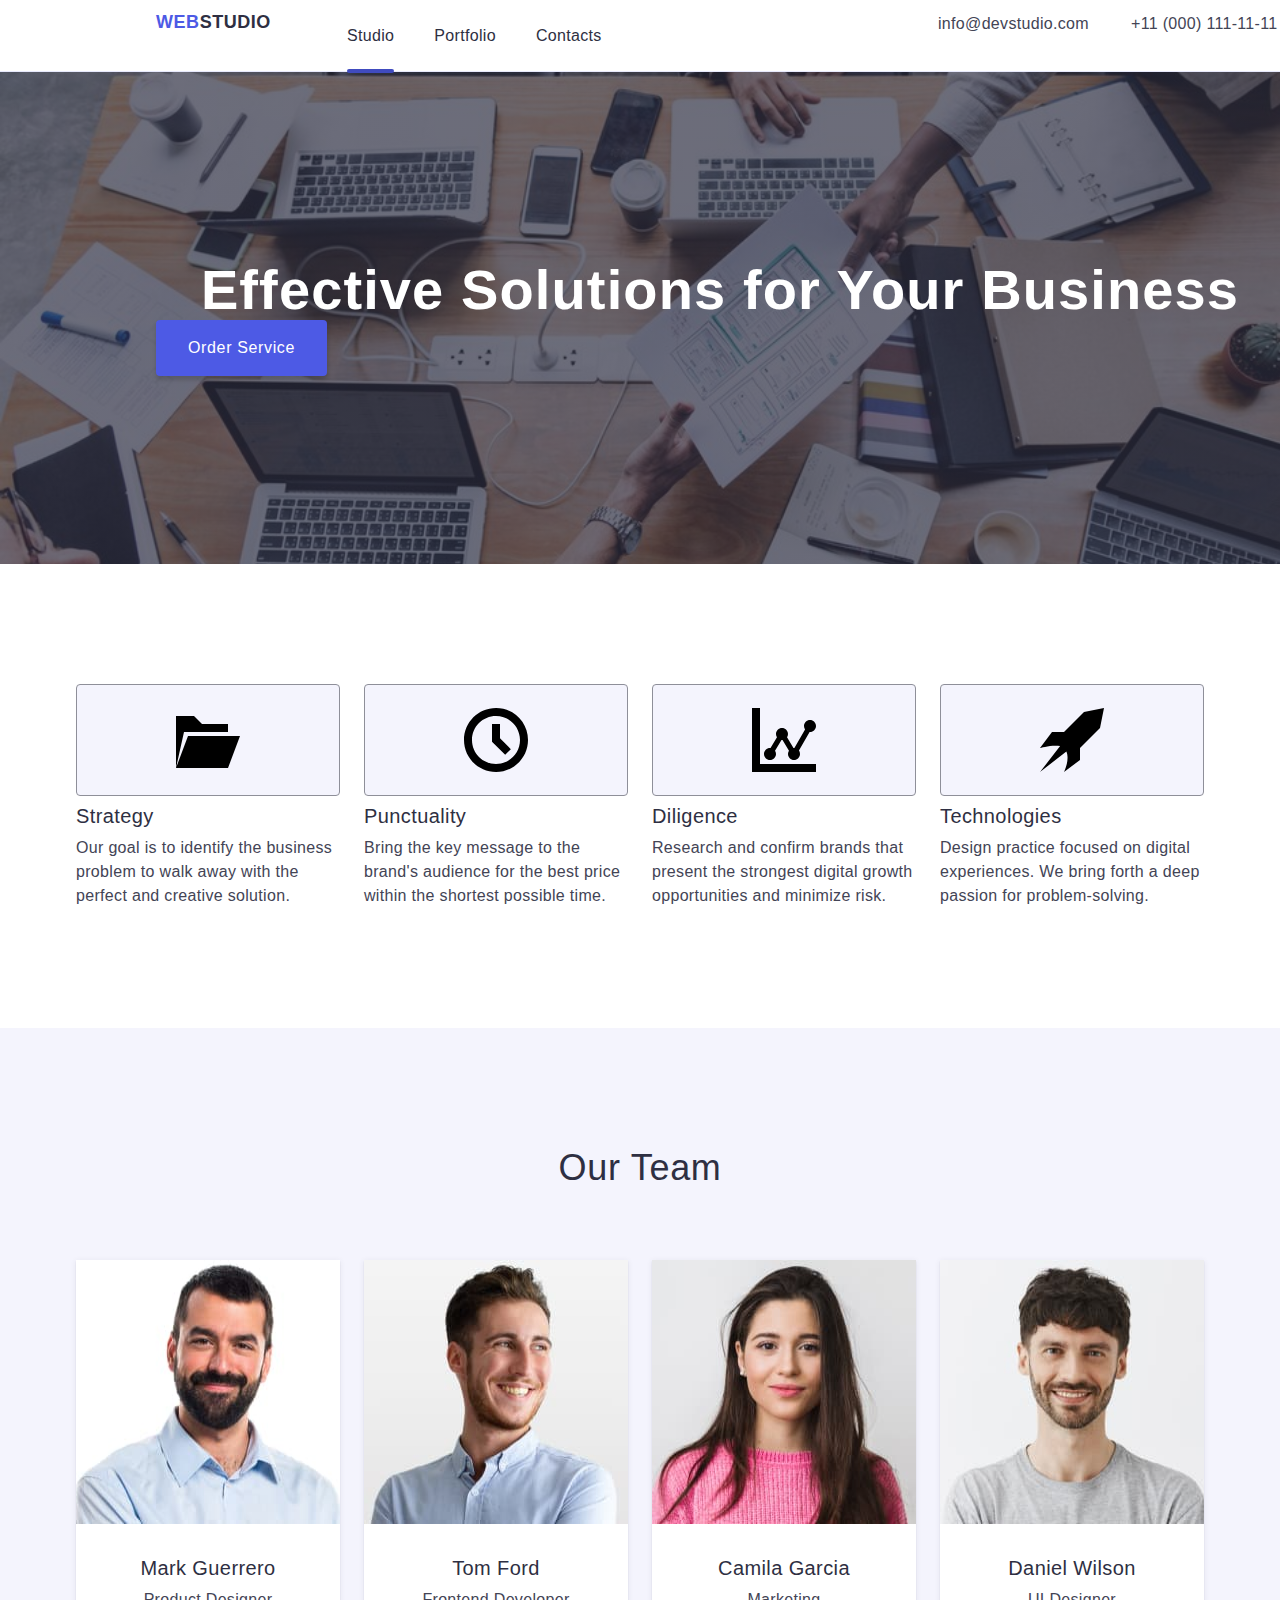
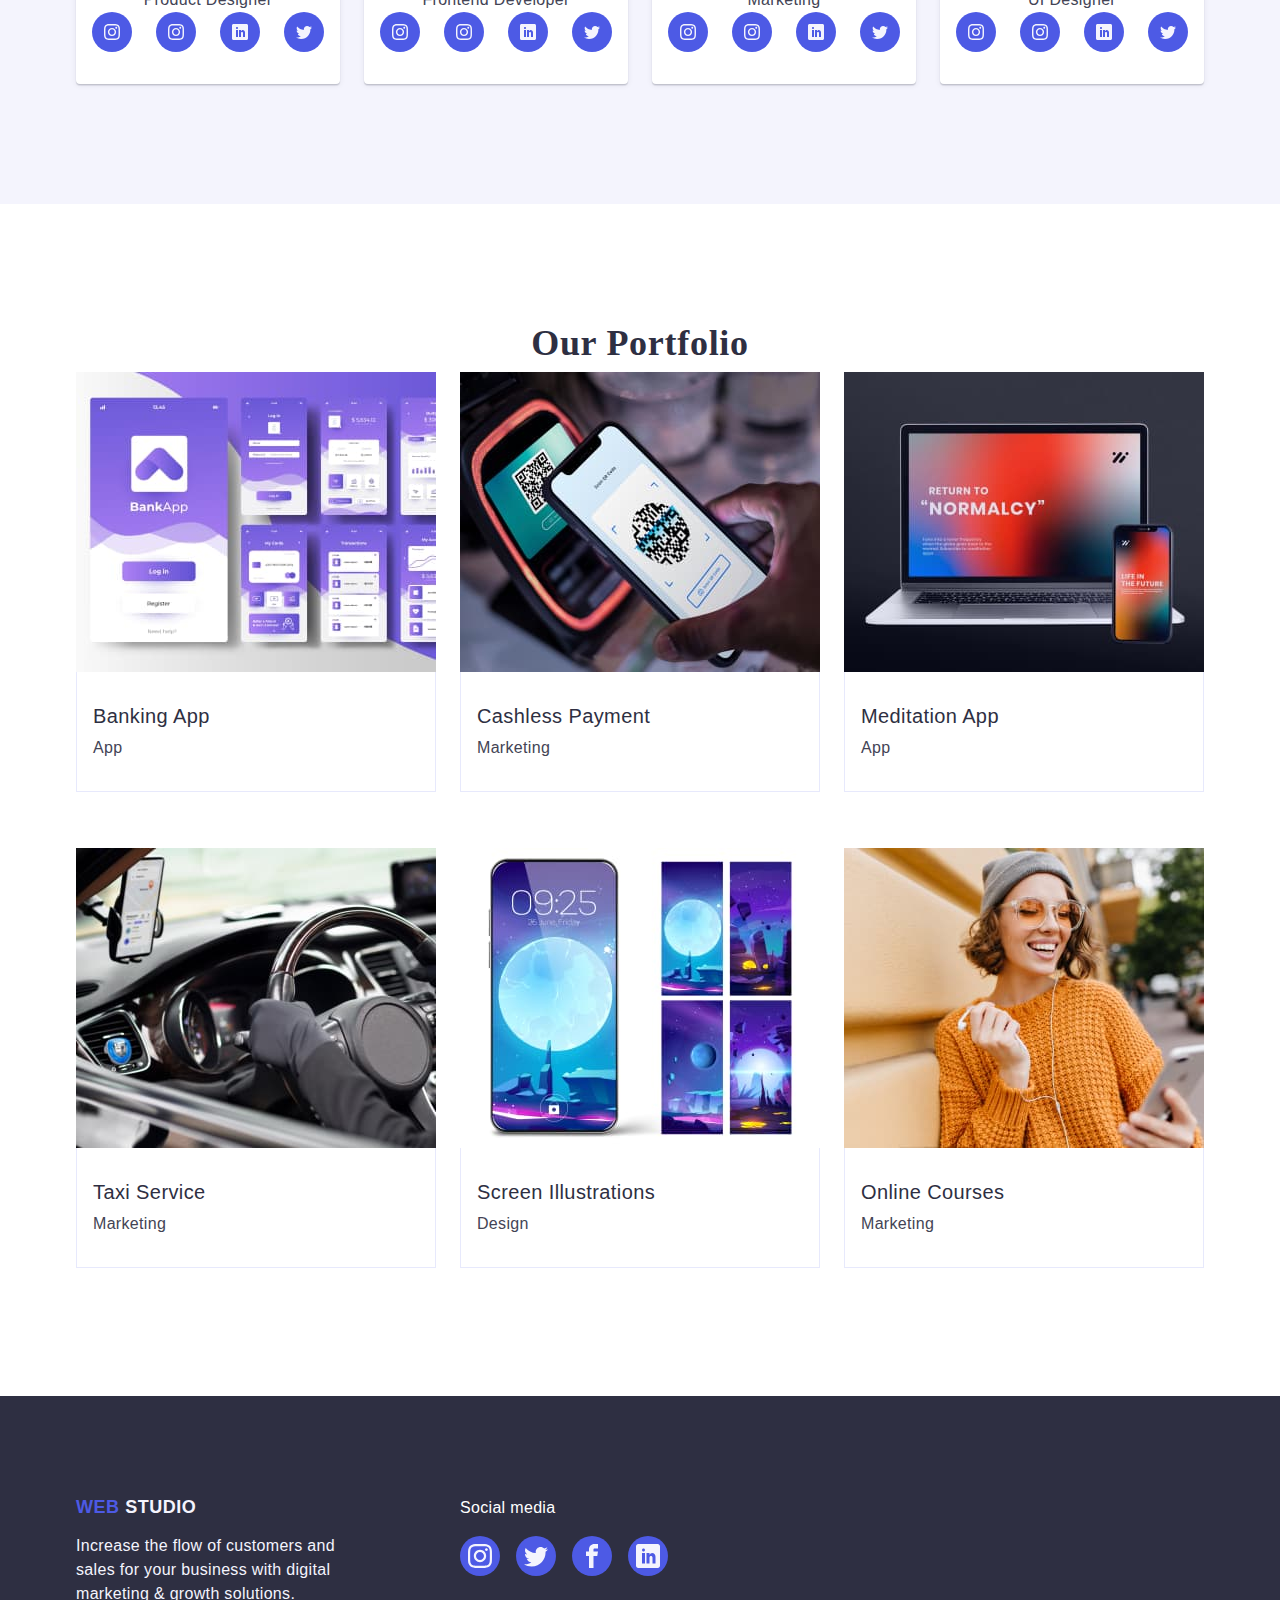
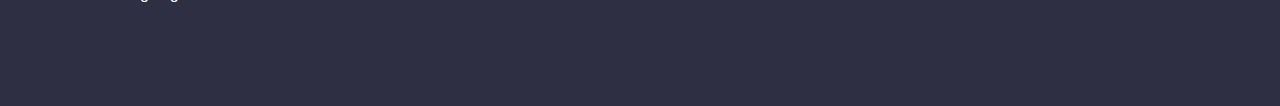
==== index.html @ 64476444 "Add files via upload" ====
<!DOCTYPE html>
<html lang="en">
<head>
    <meta charset="UTF-8">
    <meta name="viewport" content="width=device-width, initial-scale=1.0">
    <title>Homework 4</title>
    <link rel="stylesheet" 
    href="https://cdnjs.cloudflare.com/ajax/libs/modern-normalize/2.0.0/modern-normalize.min.css">
<link rel="stylesheet" href="./css/position.css">
</head>
<body class="body">
        <!-- ======= HEADER -->
        <header class="page-header">
            <div class="header-styles container">
                <nav class="page-navigation">
                    <a class="page-logo" href="./index.html">Web<span class="text-italic ">Studio</span></a>
                    <ul class="menu">
                     <li class="menu-item">
                         <a class="menu-link current" href="./index.html">Studio</a>
                     </li>
                     <li class="menu-item">
                        <a class="menu-link" href="">Portfolio</a> 
                     </li>
                     <li class="menu-item">
                         <a class="menu-link" href="">Contacts</a>
                     </li>
                    </ul>      
                </nav>
                <address class="address-styles">
                    <ul class="address-list">
                        <li>
                            <a class="address-styles-items" href="mailto:info@devstudio.com">info@devstudio.com</a>
                        </li>
                        <li>
                            <a class="address-styles-items" href="tel:+110001111111">+11 (000) 111-11-11</a>
                        </li>
                    </ul>
                </address>
            </div>
        </header>
        <main>
            <!-- ====== HERO ====== -->
            <section class="hero-description background-image">
                <div class="container">
                    <h1 class="main-text">
                        Effective Solutions for Your Business
                      </h1>
                    <button class="button-styles">Order Service
                    </button>
                </div>
            </section>
            <!-- ===== BENEFITS ===== -->
        <section class="benefits-section">
            <div class="container">
                <h2 class="visually-hidden">Our Benefits</h2>
                <ul class="benefits-list">
                    <li class="benefits-item">
                        <div class="benefits-item-icon-wrapper">
                            <svg class="benefits-item-icon" width="64" height="64" aria-label="stats-dots">
                              <use href="./images/icons.svg#icon-folder-open"></use>
                            </svg>
                          </div>
                <h3 class="benefits-styles">Strategy</h3>
                <p class="benefits-paragraph">Our goal is to identify the business
                    problem to walk away with the perfect and creative solution. </p> 
                    </li>
                    <li class="benefits-item">
                        <div class="benefits-item-icon-wrapper">
                            <svg class="benefits-item-icon" width="64" height="64" aria-label="stats-dots">
                              <use href="./images/icons.svg#icon-clock"></use>
                            </svg>
                          </div>
                       <h3 class="benefits-styles">Punctuality</h3> 
                       <p class="benefits-paragraph">Bring the key message to the brand's audience for the best price within the shortest possible time.</p>
                    </li>
                    <li class="benefits-item">
                        <div class="benefits-item-icon-wrapper">
                            <svg class="benefits-item-icon" width="64" height="64" aria-label="stats-dots">
                              <use href="./images/icons.svg#icon-stats-dots"></use>
                            </svg>
                          </div>
                <h3 class="benefits-styles">Diligence</h3>
                <p class="benefits-paragraph">Research and confirm brands that present the strongest digital growth opportunities and minimize risk.</p>
                    </li>
                    <li class="benefits-item">
                        <div class="benefits-item-icon-wrapper">
                            <svg class="benefits-item-icon" width="64" height="64" aria-label="stats-dots">
                              <use href="./images/icons.svg#icon-rocket"></use>
                            </svg>
                          </div>
                        <h3 class="benefits-styles">Technologies</h3>
                        <p class="benefits-paragraph">Design practice focused on digital experiences. We bring forth a deep passion for problem-solving.</p>
                    </li>
                </ul>
            </div>
        </section>
        <!-- ===== REVIEW ===== -->
        <section class="review-sections-styles">
            <div class="container">
                <h2 class="review-styles">Our Team</h2>
                <ul class="review-list">
        <li class="review-items">
           <img src="./images/Mark-Gerero.jpg" alt="Mark-Gerero avatar"
           width="264"
            height="264"
           >
           <div class="employer-name"> 
            <h3 class="name-styles">Mark Guerrero</h3>
            <p class="review-paragraph-styles">Product Designer</p>
            <ul class="social-media-icons">
                <li class="social-media-icons-items">
<a class="social-media-icons-link" href="./images/icons.svg#icon-facebook">
    <svg class="social-media-icons-svg" width="16" height="16">
        <use href="./images/icons.svg#icon-instagram"></use>
    </svg>    
</a>            
</li>
<li class="social-media-icons-items">
    <a class="social-media-icons-link" href="./images/icons.svg#icon-instagram">
        <svg class="social-media-icons-svg" width="16" height="16">
            <use href="./images/icons.svg#icon-instagram"></use>
        </svg>    
    </a>            
    </li>
    <li class="social-media-icons-items">
        <a class="social-media-icons-link" href="./images/icons.svg#icon-likedin">
            <svg class="social-media-icons-svg" width="16" height="16">
                <use href="./images/icons.svg#icon-linkedin"></use>
            </svg>    
        </a>            
        </li>
        <li class="social-media-icons-items">
            <a class="social-media-icons-link" href="./images/icons.svg#icon-twitter">
                <svg class="social-media-icons-svg" width="16" height="16">
                    <use href="./images/icons.svg#icon-twitter"></use>
                </svg>    
            </a>            
            </li>
            </ul>
        </div>
        <li class="review-items"><img src="./images/Tom-Ford.jpg" 
            alt="Tom Ford avatar"
            width="264"
            height="264"
            >
            <div class="employer-name">
                <h3 class="name-styles">Tom Ford</h3>
            <p class="review-paragraph-styles">Frontend Developer</p>
            <ul class="social-media-icons">
                <li class="social-media-icons-items">
<a class="social-media-icons-link" href="./images/icons.svg#icon-facebook">
    <svg class="social-media-icons-svg" width="16" height="16">
        <use href="./images/icons.svg#icon-instagram"></use>
    </svg>    
</a>            
</li>
<li class="social-media-icons-items">
    <a class="social-media-icons-link" href="./images/icons.svg#icon-instagram">
        <svg class="social-media-icons-svg" width="16" height="16">
            <use href="./images/icons.svg#icon-instagram"></use>
        </svg>    
    </a>            
    </li>
    <li class="social-media-icons-items">
        <a class="social-media-icons-link" href="./images/icons.svg#icon-likedin">
            <svg class="social-media-icons-svg" width="16" height="16">
                <use href="./images/icons.svg#icon-linkedin"></use>
            </svg>    
        </a>            
        </li>
        <li class="social-media-icons-items">
            <a class="social-media-icons-link" href="./images/icons.svg#icon-twitter">
                <svg class="social-media-icons-svg" width="16" height="16">
                    <use href="./images/icons.svg#icon-twitter"></use>
                </svg>    
            </a>            
            </li>
            </ul>
            </div>
    </li>
        <li class="review-items"><img src="./images/Camila-Garcia.jpg" 
            alt="Camila Garcia avatar"
            width="264"
            height="264"
            >
            <div class="employer-name"> 
                <h3 class="name-styles">Camila Garcia</h3>
            <p class="review-paragraph-styles">Marketing</p>
            <ul class="social-media-icons">
                <li class="social-media-icons-items">
<a class="social-media-icons-link" href="./images/icons.svg#icon-facebook">
    <svg class="social-media-icons-svg" width="16" height="16">
        <use href="./images/icons.svg#icon-instagram"></use>
    </svg>    
</a>            
</li>
<li class="social-media-icons-items">
    <a class="social-media-icons-link" href="./images/icons.svg#icon-instagram">
        <svg class="social-media-icons-svg" width="16" height="16">
            <use href="./images/icons.svg#icon-instagram"></use>
        </svg>    
    </a>            
    </li>
    <li class="social-media-icons-items">
        <a class="social-media-icons-link" href="./images/icons.svg#icon-likedin">
            <svg class="social-media-icons-svg" width="16" height="16">
                <use href="./images/icons.svg#icon-linkedin"></use>
            </svg>    
        </a>            
        </li>
        <li class="social-media-icons-items">
            <a class="social-media-icons-link" href="./images/icons.svg#icon-twitter">
                <svg class="social-media-icons-svg" width="16" height="16">
                    <use href="./images/icons.svg#icon-twitter"></use>
                </svg>    
            </a>            
            </li>
            </ul>
            </div>
        </li>
        <li class="review-items"><img src="./images/Daniel-Wilson.jpg" 
            alt="Daniel Wilson avatar"
            width="264"
            height="264"
            >
            <div class="employer-name">
                <h3 class="name-styles">Daniel Wilson</h3>
                <p class="review-paragraph-styles">UI Designer</p>
                <ul class="social-media-icons">
                    <li class="social-media-icons-items">
    <a class="social-media-icons-link" href="./images/icons.svg#icon-facebook">
        <svg class="social-media-icons-svg" width="16" height="16">
            <use href="./images/icons.svg#icon-instagram"></use>
        </svg>    
    </a>            
    </li>
    <li class="social-media-icons-items">
        <a class="social-media-icons-link" href="./images/icons.svg#icon-instagram">
            <svg class="social-media-icons-svg" width="16" height="16">
                <use href="./images/icons.svg#icon-instagram"></use>
            </svg>    
        </a>            
        </li>
        <li class="social-media-icons-items">
            <a class="social-media-icons-link" href="./images/icons.svg#icon-likedin">
                <svg class="social-media-icons-svg" width="16" height="16">
                    <use href="./images/icons.svg#icon-linkedin"></use>
                </svg>    
            </a>            
            </li>
            <li class="social-media-icons-items">
                <a class="social-media-icons-link" href="./images/icons.svg#icon-twitter">
                    <svg class="social-media-icons-svg" width="16" height="16">
                        <use href="./images/icons.svg#icon-twitter"></use>
                    </svg>    
                </a>            
                </li>
                </ul>
                </div>
                </li>
            </ul>
            </div>
</section>
        <!-- ===== Our Portfolio ===== -->
        <section class="portfolio">
            <div class="container">
                <h2 class="portfolio-styles">Our Portfolio</h2>
                <ul class="portfolio-list">
                    <li class="portfolio-items">
                        <div class="portfolio-photo-container">
                            <img class="images-styles" src="./images/Banking-App.jpg" 
                        alt="Banking-App"
                        width="360"
                        height="300"
                        >
                        <p class="portfolio-photo-paragraph">14 Stylish and User-Friendly App Design Concepts · Task Manager App · Calorie Tracker App · Exotic Fruit Ecommerce App · Cloud Storage App</p>
                        </div>
                        <div class="case-name">
                            <h3 class="portfolio-titles">Banking App</h3>
                    <p class="portfolio-paragraph-styles">App</p>
                        </div>
                    </li>
                    <li class="portfolio-items">
                        <div class="portfolio-photo-container">
                        <img class="images-styles" src="./images/Cashless-Payment.jpg" 
                        alt="Cashless-Payment"
                        width="360"
                        height="300"
                        >
                        <p class="portfolio-photo-paragraph">14 Stylish and User-Friendly App Design Concepts · Task Manager App · Calorie Tracker App · Exotic Fruit Ecommerce App · Cloud Storage App</p>
                    </div>
                        <div class="case-name">
                            <h3 class="portfolio-titles">Cashless Payment</h3>
                    <p class="portfolio-paragraph-styles">Marketing</p> 
                        </div>
                    </li>
                    <li class="portfolio-items">
                        <div class="portfolio-photo-container">
                        <img class="images-styles" src="./images/Meditation-App.jpg" 
                        alt="Meditation-App"
                        width="360"
                        height="300"
                        >
                        <p class="portfolio-photo-paragraph">14 Stylish and User-Friendly App Design Concepts · Task Manager App · Calorie Tracker App · Exotic Fruit Ecommerce App · Cloud Storage App</p>
                    </div>
                        <div class="case-name">
                            <h3 class="portfolio-titles">Meditation App</h3>
                            <p class="portfolio-paragraph-styles">App</p>
                        </div> 
                    </li>
                    <li class="portfolio-items">
                        <div class="portfolio-photo-container">
                        <img class="images-styles" src="./images/Taxi-Service.jpg" 
                        alt="Taxi-Service"
                        width="360"
                        height="300">
                        <p class="portfolio-photo-paragraph">14 Stylish and User-Friendly App Design Concepts · Task Manager App · Calorie Tracker App · Exotic Fruit Ecommerce App · Cloud Storage App</p>
                    </div>
                        <div class="case-name">
                            <h3 class="portfolio-titles">Taxi Service</h3>
                        <p class="portfolio-paragraph-styles">Marketing</p>
                        </div>
                </li>
                    <li class="portfolio-items">
                        <div class="portfolio-photo-container">
                        <img class="images-styles" src="./images/Screen-Illustrations.jpg" 
                        alt="Screen-Illustrations"
                        width="360"
                        height="300"
                        >
                        <p class="portfolio-photo-paragraph">14 Stylish and User-Friendly App Design Concepts · Task Manager App · Calorie Tracker App · Exotic Fruit Ecommerce App · Cloud Storage App</p>
                    </div>
                        <div class="case-name">
                            <h3 class="portfolio-titles">Screen Illustrations</h3>
                            <p class="portfolio-paragraph-styles">Design</p>
                        </div> 
                    </li>
                    <li class="portfolio-items">
                        <div class="portfolio-photo-container">
                        <img class="images-styles" src="./images/Online-Courses.jpg" 
                        alt="Online-Courses"
                        width="360"
                        height="300"
                        >
                        <p class="portfolio-photo-paragraph">14 Stylish and User-Friendly App Design Concepts · Task Manager App · Calorie Tracker App · Exotic Fruit Ecommerce App · Cloud Storage App</p>
                    </div>
                        <div class="case-name">
                            <h3 class="portfolio-titles">Online Courses</h3>
                    <p class="portfolio-paragraph-styles">Marketing</p>
                        </div>
                    </li>
                </ul>
            </div>
        </section>
        </main>
        <!-- ===== Footer ===== -->
        <footer class="footer-styles">
            <div class="container footer-container-new">
                <div class="footer-container-social-media"> 
                <a class="footer-logo" href="./index.html">Web <span class="footer-logo-span">Studio</span></a>
            <p class="footer-paragraph">
                Increase the flow of customers and sales for your business with digital marketing & growth solutions.
            </p>
        </div>
<div class="footer-social-media">
<p class="footer-social-media-paragraph">Social media</p>
<ul class="footer-social-media-list"> 
<li class="footer-social-media-item">
    <a class="social-media-icons-link-footer" href="./images/icons.svg#icon-instagram">
        <svg class="social-media-icons-svg" width="24" height="24">
            <use href="./images/icons.svg#icon-instagram"></use>
        </svg>    
    </a> 
</li>
<li class="footer-social-media-item">
    <a class="social-media-icons-link-footer" href="./images/icons.svg#icon-twitter">
        <svg class="social-media-icons-svg" width="24" height="24">
            <use href="./images/icons.svg#icon-twitter"></use>
        </svg>    
    </a> 
</li>
<li class="footer-social-media-item">
    <a class="social-media-icons-link-footer" href="./images/icons.svg#icon-facebook">
        <svg class="social-media-icons-svg" width="24" height="24">
            <use href="./images/icons.svg#icon-facebook"></use>
        </svg>    
    </a> 
</li>
<li class="footer-social-media-item">
    <a class="social-media-icons-link-footer" href="./images/icons.svg#icon-linkedin">
        <svg class="social-media-icons-svg" width="24" height="24">
            <use href="./images/icons.svg#icon-linkedin"></use>
        </svg>    
    </a> 
</li>
</ul>
</div>
</div>
        </footer>
</body>
</html>
---- css/position.css ----
.products {
    padding-top: 50 px;
    padding-bottom: 50 px; 
    background-color: #f4f4fd;;
}

.name-styles {
    text-align: center;
    margin-bottom: 8px;
}

.review-paragraph-styles {
    text-align: center;
}


/* ===== COMMON STYLES ===== */
ul, 
ol {
    list-style-type: none;
    margin-top: 0;
    margin-bottom: 0;
    padding-left: 0;
}

h1,
h2,
h3,
h4,
h5,
h6,
p {
    margin-top: 0;
    margin-bottom: 0;
}

a {
    text-decoration: none;
}

button {
    cursor: pointer;
    color: #4D5AE5;
}

img {
    display: block;
}

.body {
    font-family: "Roboto", sans-serif;
    color:#434455;
    background-color: #ffffff;
}

/* ===== HEADER STYLES ===== */

.page-logo {
font-family: "Raleway", sans-serif;
font-weight: 700;
font-size: 18px;
line-height: 1.17;
letter-spacing: 0.03em;
text-transform: uppercase;
color:#4D5AE5;
transition: color 250ms cubic-bezier(0.4, 0, 0.2, 1);
}

.color-web {
    color: #2e2f42 
}

.text-italic {
    color: #2e2f42;
}

.address-list {
    display: flex;
    gap: 40px;
    font-style: normal;
    margin-left: auto;
}

.address-styles {
    font-family: "Roboto", sans-serif;
font-weight: 400;
font-size: 16px;
font-style: normal; 
line-height: 1.5;
letter-spacing: 0.02em;
color: #434455;
font-style: normal;
    margin-left: auto;
}

.address-styles-items {
    display: flex;
    gap: 40px;
    font-size: 16px;
    line-height: 1.5;
    letter-spacing: 0.02em;
    color: #434455;
    width: 153px;
height: 24px;
transition: color 250ms cubic-bezier(0.4, 0, 0.2, 1);
}

.address-styles-items:hover {
    color: #404bbf;
}

.address-styles-items:focus {
    color: #404bbf;
}

.page-navigation {
    display: flex;
    align-items: center;
}

.page-logo {
    margin-right: 76px;
    width: 115px;
height: 24px;
}

.page-header {
    border-bottom: 1px solid #e7e9fc; 
    width: 1440px;
height: 72px;
box-shadow: 0px 2px 1px rgba(46, 47, 66, 0.08), 0px 1px 1px rgba(46, 47, 66, 0.16), 0px 1px 6px rgba(46, 47, 66, 0.08);
background: #fff;
}

.current {
    position: relative;
    color: #404bbf;
}

.current::after {
    content: "";
    width: 100%; 
    position: absolute; 
    left: 0;
    bottom: -1px;
    height: 4px;
    background-color: #404bbf;
    border-radius: 2px;
}

.header-styles {
    display: flex;
    align-items: center;
}
.menu {
    color: #2e2f42;
    display: flex;
    gap: 40px;
    width: 261px;
height: 48px;
}

.menu-item {
font-family: "Roboto", sans-serif;
font-weight: 500;
font-size: 16px;
line-height: 1.5;
letter-spacing: 0.02em;
}

.menu-link {
    font-family: "Roboto", sans-serif;
font-weight: 500;
font-size: 16px;
line-height: 1.5;
    display: block; 
    letter-spacing: 0.02em;
    padding: 24px 0;
    color: #2e2f42;
    position: relative; 
    transition: color 250ms cubic-bezier(0.4, 0, 0.2, 1);
}

.menu-link:hover {
    color: #404bbf; 
}
.menu-link:focus {
    color: #404bbf;
}

.section-paddings {
    padding-top: 50px;
    padding-bottom: 50px;
}

.container {
    width: 1158px;
margin: 0 auto; 
padding: 0 15px; 
}

.button-styles {
    display: block;
    min-width: 169px;
    height: 56px; 
    border: none;
    background-color: #4d5ae5; 
    border-radius: 4px;
    cursor: pointer;
    border-radius: 4px;
padding: 16px 32px;
box-shadow: 0 4px 4px 0 rgba(0, 0, 0, 0.15);
background: #4d5ae5;
transition: background-color 250ms cubic-bezier(0.4, 0, 0.2, 1);
}

/* ===== HERO STYLES ===== */

.main-text {
    font-family: "Roboto", sans-serif;
font-weight: 700;
font-size: 56px;
line-height: 1.07143;
letter-spacing: 0.02em;
text-align: center;
color: #fff;
}

.hero-back-color {
    background-color: #2E2F42;
}

.hero-description {
    width: 1440px;
    padding: 188px 0;
    box-sizing: border-box;
    background: rgba(46, 47, 66, 0.7);
}

.background-image {
    background-image: linear-gradient(rgba(46, 47, 66, 0.7), rgba(46, 47, 66, 0.7)), url(../images/group-people.jpg);
    max-width: 1440px;
    background-repeat: no-repeat;
    background-position: center;
    background-size: cover;
    transition: background-color 250ms cubic-bezier(0.4, 0, 0.2, 1);
}

.main-title {
    padding-bottom: 20px;
}

.main-text {
    font-family: "Roboto", sans-serif;
font-weight: 700;
font-size: 56px;
line-height: 1.07143;
letter-spacing: 0.02em;
text-align: center;
color: #fff;
}

.hero {
    margin-bottom: 100px;
    padding-bottom: 50 px;
}

.hero-content-wrapper {
    display: flex;
  align-items: center;
  transition: background-color 250ms cubic-bezier(0.4, 0, 0.2, 1);
}

.button-styles {
font-family: "Roboto", sans-serif;
font-weight: 500;
font-size: 16px;
line-height: 1.5;
letter-spacing: 0.04em;
color: #fff;
background-color: #4D5AE5; 
transition: background-color 250ms cubic-bezier(0.4, 0, 0.2, 1);
}

.button-styles:hover {
    background-color: #404BBF;
}

.button-styles:focus {
    background-color: #404BBF;
}


/* ===== BENEFITS ===== */

.benefits-section {
    padding: 120px 0;
}

.visually-hidden {
    position: absolute;
    width: 1px;
    height: 1px;
    margin: -1px;
    border: 0;
    padding: 0;
    white-space: nowrap;
    clip-path: inset(100%);
    clip: rect(0 0 0 0);
    overflow: hidden;
  }

  .icon-svg-container {
    display: flex;
    align-items: center;
    justify-content: center;
    height: 112px;
    background-color: #f4f4fd;
    border-radius: 4px;
    border: 1px solid #8e8f99;
    margin-bottom: 8px;
  }

  .benefits-item-icon-wrapper {
    display: flex;
  justify-content: center;
  align-items: center;
  height: 112px;
  margin-bottom: 8px;
  background-color: #f4f4fd;
  border-radius: 4px;
  border: 1px solid #8e8f99;
  }

  .benefits-list {
    display: flex;
    gap: 24px;
  }

  .benefits-item {
    width: calc((100% - 72px) / 4);
  }

  .benefits-styles {
    margin-bottom: 8px;
  }

.benefits-styles {
    font-family: "Roboto", sans-serif;
font-weight: 500;
font-size: 20px;
line-height: 1.2;
letter-spacing: 0.02em;
color: #2e2f42;
}

.benefits-paragraph {
    font-family: "Roboto", sans-serif;
font-weight: 400;
font-size: 16px;
line-height: 1.5;
letter-spacing: 0.02em;
color: #434455;
}


/* ====== Review ===== */

.review-sections-styles {
    padding: 120px 0;
}

.review-styles {
    margin-bottom: 72px;
}

.review-list {
    display: flex;
    gap: 24px;
}

.review-items {
    flex-basis: calc((100% - 3 * 24px) / 4);
    border-radius: 0px 0px 4px 4px;
    box-shadow: 0px 1px 6px rgba(46, 47, 66, 0.08), 0px 1px 1px rgba(46, 47, 66, 0.16), 0px 2px 1px rgba(46, 47, 66, 0.08);
}

.review-sections-styles {
    background-color: #F4F4FD; 
}

.social-media-icons {
    display: flex;
    justify-content: center;
    gap: 24px;
}

.employer-name {
    padding: 32px 0;
}

.social-media-icons-items {
    width: 40px;
    height: 40px; 
}

.social-media-icons-link {
    width: 100%;
    height: 100%;
    background-color: #4d5ae5;
    border-radius: 50%;
    display: flex;
    align-items: center;
    justify-content: center;
    transition: background-color 250ms cubic-bezier(0.4, 0, 0.2, 1);
}

.social-media-icons-link:hover,
.social-media-icons-link:focus {
    background-color: #404bbf;
}

.social-media-icons-svg {
    fill: #f4f4fd;
}

.review-styles {
    background-color: #F4F4FD;
    font-family: "Roboto", sans-serif;
font-weight: 500;
font-size: 36px;
line-height: 1.11;
text-align: center; 
letter-spacing: 0.02em;
text-transform: capitalize;
color:  #2e2f42;
}

.review-items {
    background-color: #FFFFFF;
}

.name-styles {
    font-family: "Roboto", sans-serif;
font-weight: 500;
font-size: 20px;
line-height: 1.2;
letter-spacing: 0.02em;
text-align: center;
color: #2e2f42;
}

.review-paragraph-styles {
    font-family: "Roboto", sans-serif;
font-weight: 400;
font-size: 16px;
line-height: 1.5;
letter-spacing: 0.02em;
text-align: center;
color: #434455; 
}

/* ===== Our Portfolio ====== */


.portfolio-styles {
    font-family: Roboto;
font-size: 36px;
font-weight: 700;
line-height: 1.11;
letter-spacing: 0.02em;
text-align: center;
text-transform: capitalize;
color: #2e2f42;
margin-bottom: 72px;
}

.portfolio-titles {
    font-family: "Roboto", sans-serif;
font-weight: 500;
font-size: 20px;
line-height: 1.2;
letter-spacing: 0.02em;
color: #2e2f42;
margin-bottom: 8px;
}

.portfolio-paragraph-styles {
    font-family: "Roboto", sans-serif;
font-weight: 400;
font-size: 16px;
line-height: 1.5;
letter-spacing: 0.02em;
color: #434455;
}

.portfolio {
    padding-top: 120px; 
    padding-bottom: 120px;
}

.container-portfolio {
    margin-bottom: 8px;
}

.portfolio-styles {
    margin-bottom: 8px
}

.portfolio-list {
    display: flex;
    flex-wrap: wrap;
    column-gap: 24px;
    row-gap: 48px;
}

.portfolio-items {
    width: calc((100% - 48px) / 3);
    margin-bottom: 8px; 
    background: #fff;
    width: 360px;
height: 420px;
transition: box-shadow 250ms cubic-bezier(0.4, 0, 0.2, 1);
}

.portfolio-items:hover p {
    transform: translateY(0%);
}

.portfolio-items:hover {
    box-shadow: 0px 1px 6px rgba(46, 47, 66, 0.08), 0px 1px 1px rgba(46, 47, 66, 0.16), 0px 2px 1px rgba(46, 47, 66, 0.08);
    transform: translateY(0%);
}

.portfolio-photo-container {
    position: relative;
    overflow: hidden;
}

.portfolio-photo-paragraph {
    position: absolute;
    top: 0;
    font-size: 16px;
    line-height: 1.5;
    letter-spacing: 0.02em;
    color: #f4f4fd;
    padding: 40px 32px;
    background-color: #4d5ae5;
    height: 100%;
    width: 100%;
    transform: translateY(100%);
    transition: transform 250ms cubic-bezier(0.4, 0, 0.2, 1);
}


.case-name {
    padding: 32px 16px;
    border: 1px solid #e7e9fc;
    border-top: none;
    margin-bottom: 8px;
    border-bottom: 1px solid #e7e9fc;
border-left: 1px solid #e7e9fc;
border-right: 1px solid #e7e9fc;
width: 360px;
height: 120px;
}

.about-us {
    padding-top: 50 px;
    padding-bottom: 50 px; 
}


/* ===== footer ===== */
.footer-styles {
    background: #2e2f42;
    padding: 100px 0;
}

.footer-logo {
    font-family: "Raleway", sans-serif;
font-weight: 700;
font-size: 18px;
line-height: 1.17;
letter-spacing: 0.03em;
text-transform: uppercase;
color: #4d5ae5;
    margin-bottom: 16px;
    display: inline-block;
}

.footer-logo-span {
    font-family: "Raleway", sans-serif;
font-weight: 700;
font-size: 18px;
line-height: 1.17;
letter-spacing: 0.03em;
text-transform: uppercase;
color: #f4f4fd;
}

.footer-paragraph {
    font-family: "Roboto", sans-serif;
font-weight: 400;
font-size: 16px;
line-height: 1.5;
letter-spacing: 0.02em;
color: #f4f4fd;
max-width: 264px;
}

.footer-social-media-paragraph {
    font-weight: 500;
    font-size: 16px;
    line-height: 1.5;
    letter-spacing: 0.02em;
    color: #ffffff;
    margin-bottom: 16px;
}

.footer-social-media-list {
    display: flex;
    gap: 16px;
}

.footer-social-media-item {
    width: 40px;
    height: 40px;
}

.social-media-icons-link-footer {
    width: 100%;
    height: 100%;
    background-color: #4d5ae5;
    border-radius: 50%;
    display: flex;
    align-items: center;
    justify-content: center;
    transition: background-color 250ms cubic-bezier(0.4, 0, 0.2, 1);
}

.footer-container-new {
    display: flex;
    align-items: center;
    align-items: baseline;
}

.footer-container-social-media {
    margin-right: 120px;
}

.social-media-icons-link-footer:hover {
    background-color: #31d0aa;
}

.social-media-icons-link-footer:focus {
    background-color: #31d0aa;
}
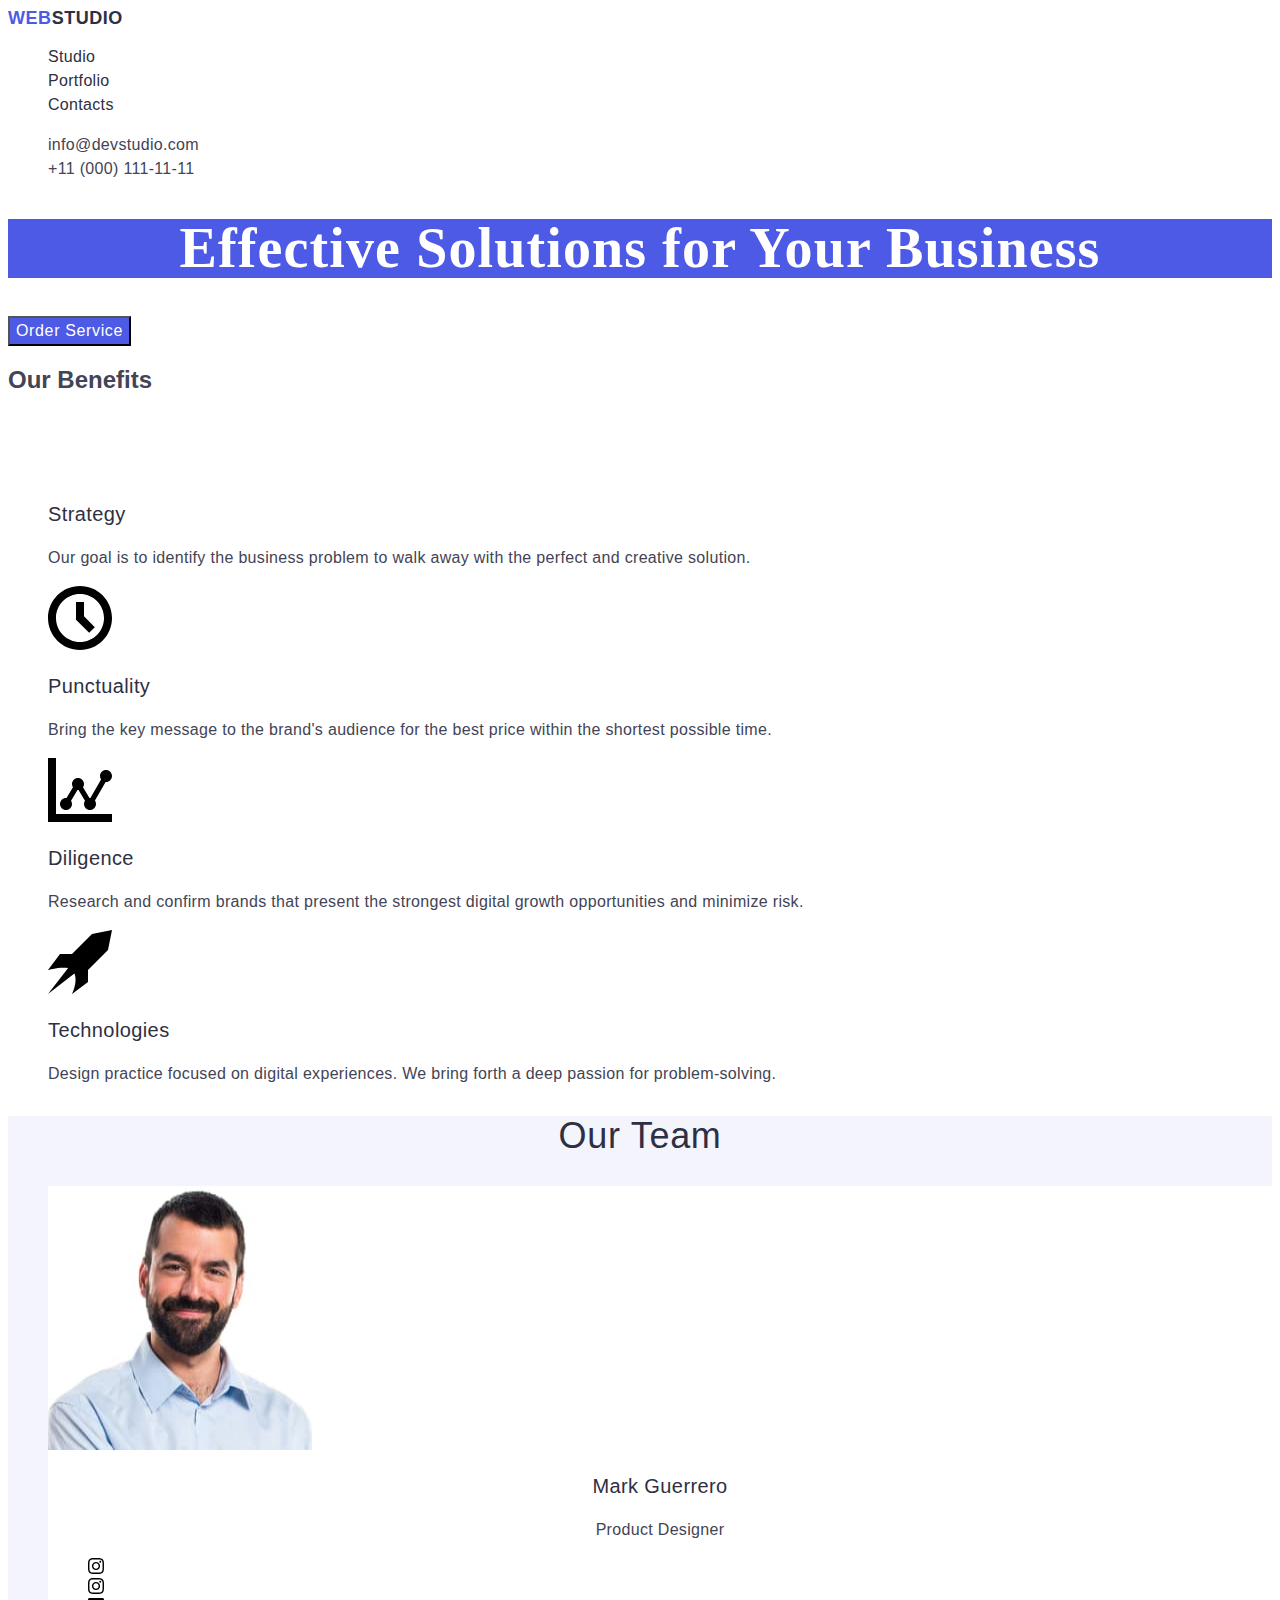
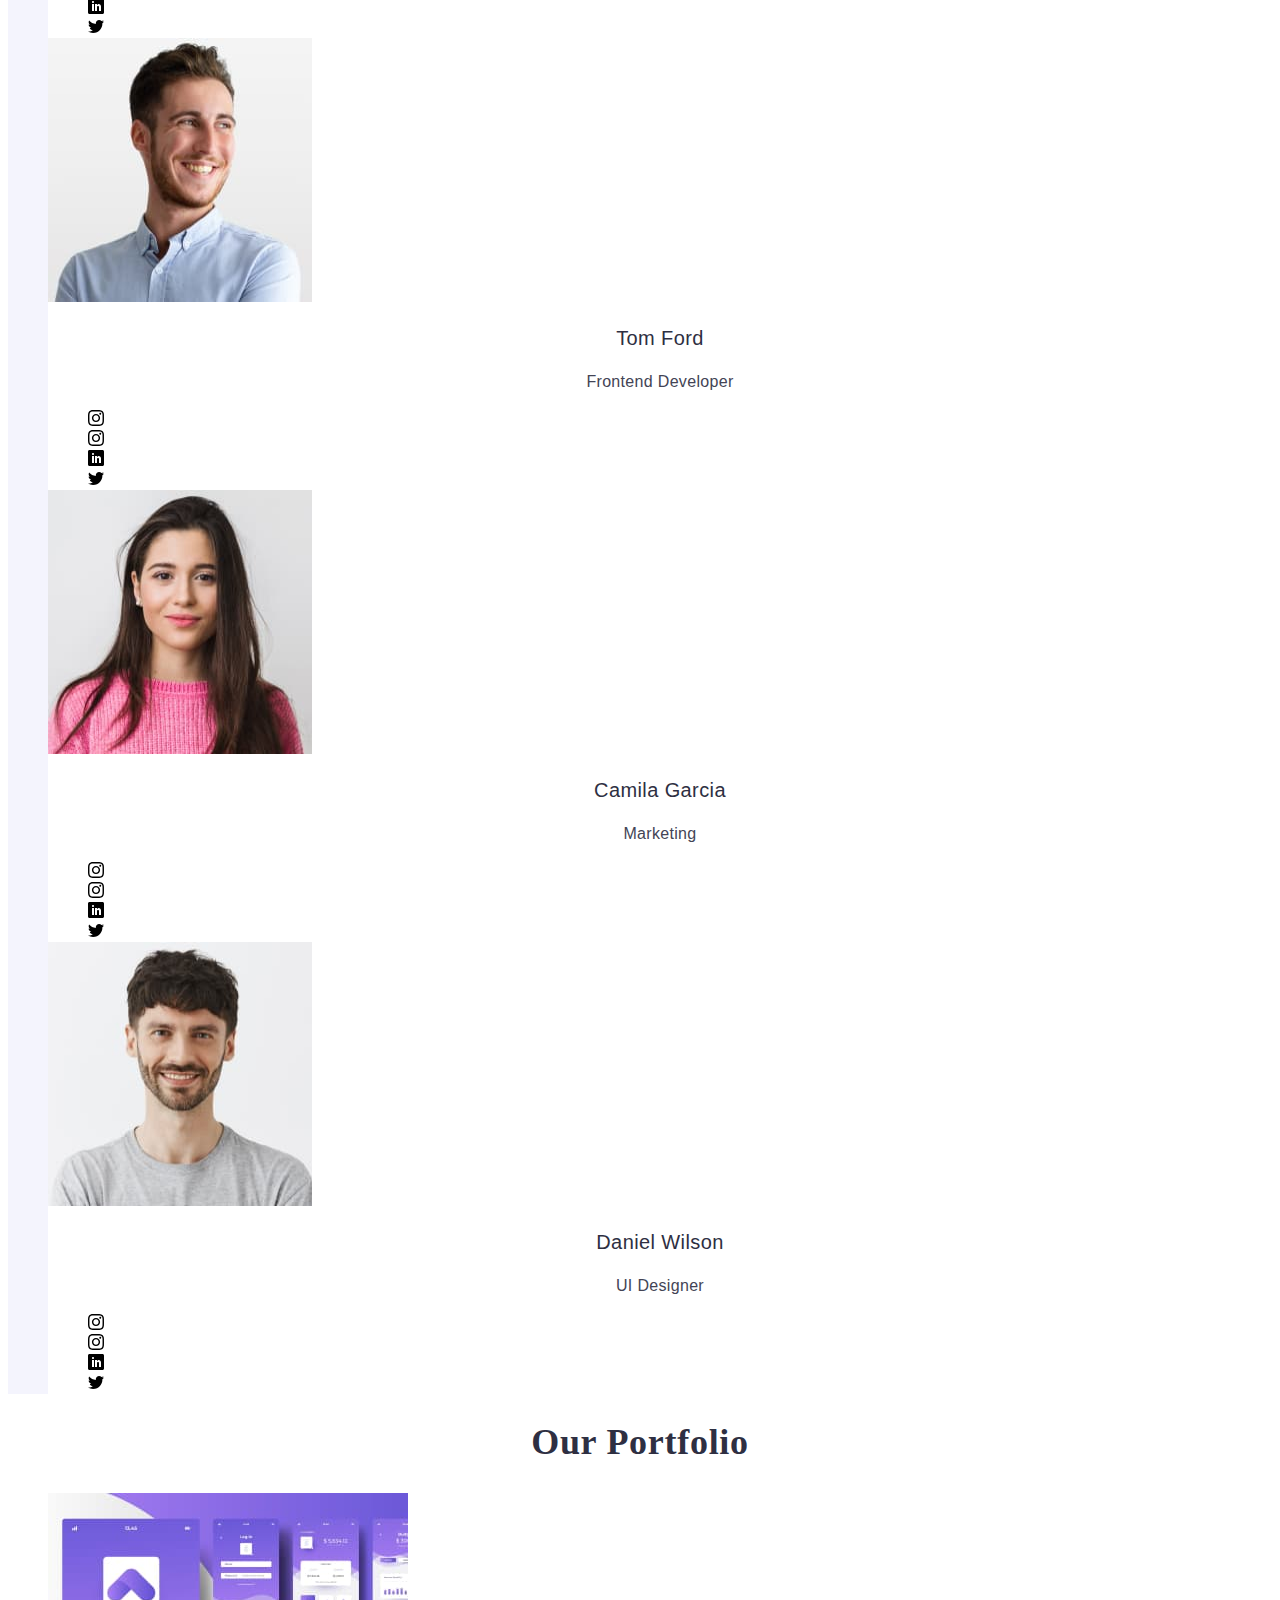
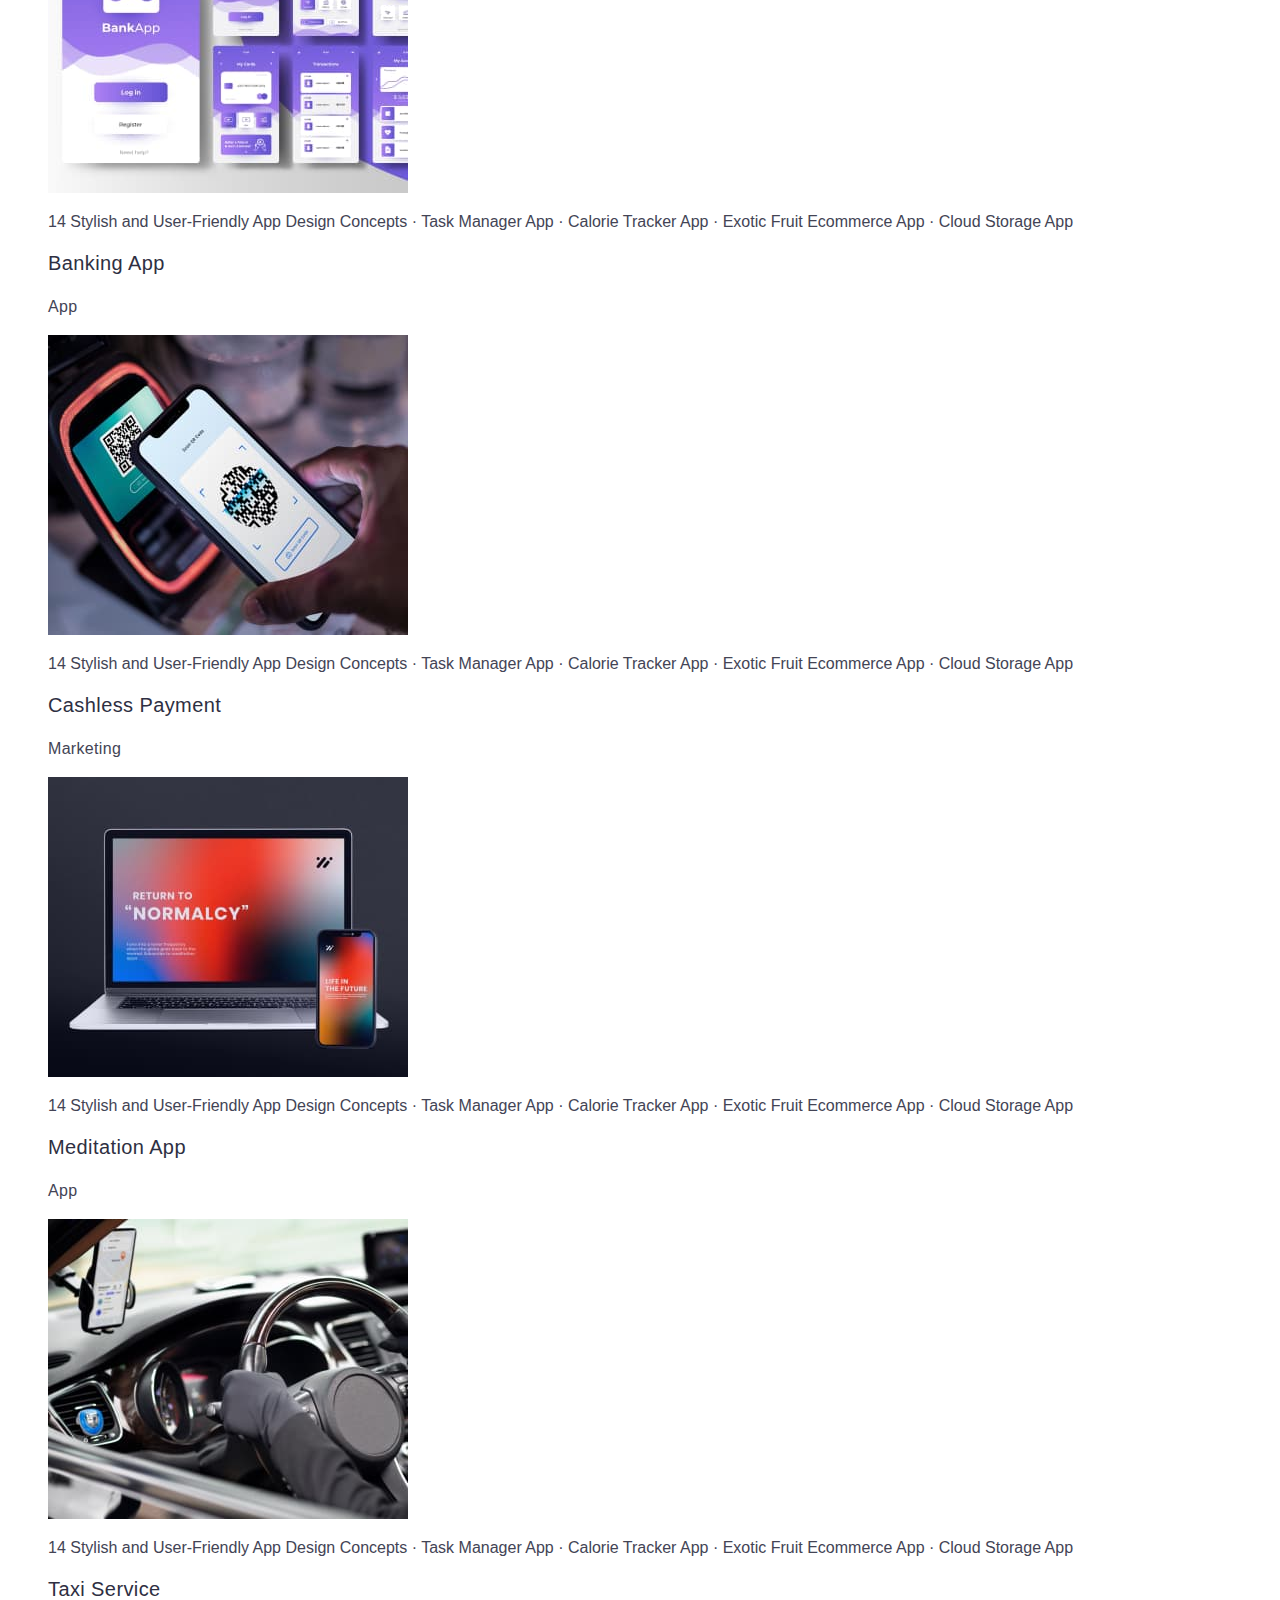
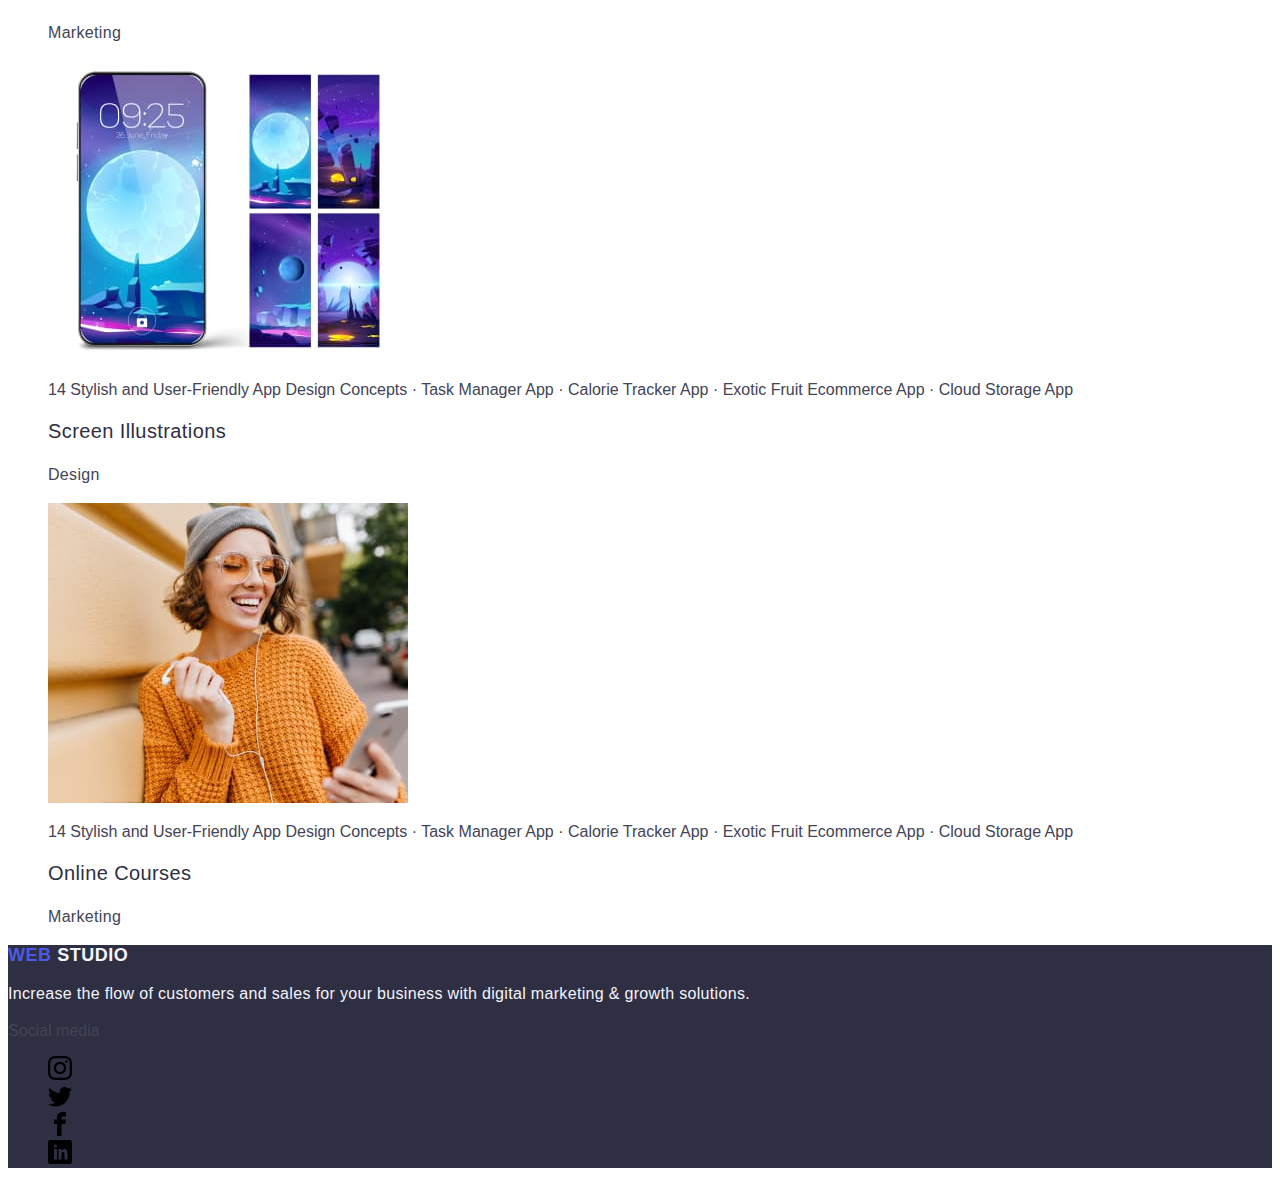
==== commit 9e1ba45c: "Add files via upload" ====
--- a/index.html
+++ b/index.html
@@ -1,12 +1,16 @@
 <!DOCTYPE html>
 <html lang="en">
 <head>
-    <meta charset="UTF-8">
     <meta name="viewport" content="width=device-width, initial-scale=1.0">
     <title>Homework 4</title>
-    <link rel="stylesheet" 
-    href="https://cdnjs.cloudflare.com/ajax/libs/modern-normalize/2.0.0/modern-normalize.min.css">
-<link rel="stylesheet" href="./css/position.css">
+    <link rel="preconnect" href="https://fonts.googleapis.com" />
+    <link rel="preconnect" href="https://fonts.gstatic.com" crossorigin />
+    <link
+      href="https://fonts.googleapis.com/css2?family=Montserrat:ital,wght@0,100..900;1,100..900&display=swap"
+      rel="stylesheet"
+    />
+    <link rel="stylesheet" href="https://cdnjs.cloudflare.com/ajax/libs/modern-normalize/2.0.0/modern-normalize.min.css" integrity="sha512-4xo8blKMVCiXpTaLzQSLSw3KFOVPWhm/TRtuPVc4WG6kUgjH6J03IBuG7JZPkcWMxJ5huwaBpOpnwYElP/m6wg==" crossorigin="anonymous" referrerpolicy="no-referrer" />
+<link rel="stylesheet" href="./css/styles.css">
 </head>
 <body class="body">
         <!-- ======= HEADER -->
@@ -57,7 +61,7 @@
                     <li class="benefits-item">
                         <div class="benefits-item-icon-wrapper">
                             <svg class="benefits-item-icon" width="64" height="64" aria-label="stats-dots">
-                              <use href="./images/icons.svg#icon-folder-open"></use>
+                              <use href="./images/icons.svg#icon-antenna-1"></use>
                             </svg>
                           </div>
                 <h3 class="benefits-styles">Strategy</h3>
--- a/css/styles.css
+++ b/css/styles.css
@@ -0,0 +1,260 @@
+/* ===== COMMON STYLES ===== */
+ul, 
+ol {
+    list-style-type: none;
+}
+
+a {
+    text-decoration: none;
+}
+
+button {
+    cursor: pointer;
+    color: #4D5AE5;
+}
+
+.body {
+    font-family: "Roboto", sans-serif;
+    color:#434455;
+    background-color: #ffffff;
+}
+
+/* ===== HEADER STYLES ===== */
+
+.page-logo {
+font-family: "Raleway", sans-serif;
+font-weight: 700;
+font-size: 18px;
+line-height: 1.17;
+letter-spacing: 0.03em;
+text-transform: uppercase;
+color:#4D5AE5 ;
+}
+
+.color-web {
+    color: #2e2f42 
+}
+
+.text-italic {
+    color: #2e2f42;
+}
+
+.menu {
+    color: #2e2f42;
+}
+
+.menu-item {
+font-family: "Roboto", sans-serif;
+font-weight: 500;
+font-size: 16px;
+line-height: 1.5;
+letter-spacing: 0.02em;
+color: #2e2f42;
+}
+
+.menu-link {
+    font-family: "Roboto", sans-serif;
+    font-weight: 500;
+    font-size: 16px;
+    line-height: 1.5;
+    letter-spacing: 0.02em;
+    color: #2e2f42;
+}
+
+.menu-link:hover {
+    color: #404bbf; 
+}
+.menu-link:focus {
+    color: #404bbf;
+}
+
+.address-styles {
+    font-family: "Roboto", sans-serif;
+font-weight: 400;
+font-size: 16px;
+font-style: normal; 
+line-height: 1.5;
+letter-spacing: 0.02em;
+color: #434455;
+}
+
+.address-styles-items {
+    font-size: 16px;
+    line-height: 1.5;
+    letter-spacing: 0.02em;
+    color: #434455;
+}
+
+.address-styles-items:hover {
+    color: #404bbf;
+}
+
+.address-styles-items:focus {
+    color: #404bbf;
+}
+
+/* ===== HERO STYLES ===== */
+
+.main-text {
+    font-family: roboto; 
+    font-weight: 700;
+    font-size: 56px;
+    line-height: 1.07;
+    text-align: center; 
+    letter-spacing: 0.02em;
+    color: #FFFFFF; 
+    background-color: #4D5AE5; 
+}
+
+.hero-back-color {
+    background-color: #2E2F42;
+}
+
+.button-styles {
+font-family: "Roboto", sans-serif;
+font-weight: 500;
+font-size: 16px;
+line-height: 1.5;
+letter-spacing: 0.04em;
+color: #fff;
+background-color: #4D5AE5; 
+}
+
+.button-styles:hover {
+    background-color: #404BBF;
+}
+
+.button-styles:focus {
+    background-color: #404BBF;
+}
+
+
+/* ===== BENEFITS ===== */
+
+.benefits-styles {
+    font-family: "Roboto", sans-serif;
+font-weight: 500;
+font-size: 20px;
+line-height: 1.2;
+letter-spacing: 0.02em;
+color: #2e2f42;
+}
+
+.benefits-paragraph {
+    font-family: "Roboto", sans-serif;
+font-weight: 400;
+font-size: 16px;
+line-height: 1.5;
+letter-spacing: 0.02em;
+color: #434455;
+}
+
+
+/* ====== Review ===== */
+
+.review-sections-styles {
+    background-color: #F4F4FD; 
+}
+
+.review-styles {
+    background-color: #F4F4FD;
+    font-family: "Roboto", sans-serif;
+font-weight: 500;
+font-size: 36px;
+line-height: 1.11;
+text-align: center; 
+letter-spacing: 0.02em;
+text-transform: capitalize;
+color:  #2e2f42;
+}
+
+.review-items {
+    background-color: #FFFFFF;
+}
+
+.name-styles {
+    font-family: "Roboto", sans-serif;
+font-weight: 500;
+font-size: 20px;
+line-height: 1.2;
+letter-spacing: 0.02em;
+text-align: center;
+color: #2e2f42;
+}
+
+.review-paragraph-styles {
+    font-family: "Roboto", sans-serif;
+font-weight: 400;
+font-size: 16px;
+line-height: 1.5;
+letter-spacing: 0.02em;
+text-align: center;
+color: #434455; 
+}
+
+/* ===== Our Portfolio ====== */
+
+
+.portfolio-styles {
+    font-family: Roboto;
+font-size: 36px;
+font-weight: 700;
+line-height: 1.11;
+letter-spacing: 0.02em;
+text-align: center;
+text-transform: capitalize;
+color: #2e2f42;
+}
+
+.portfolio-titles {
+    font-family: "Roboto", sans-serif;
+font-weight: 500;
+font-size: 20px;
+line-height: 1.2;
+letter-spacing: 0.02em;
+color: #2e2f42;
+}
+
+.portfolio-paragraph-styles {
+    font-family: "Roboto", sans-serif;
+font-weight: 400;
+font-size: 16px;
+line-height: 1.5;
+letter-spacing: 0.02em;
+color: #434455;
+}
+
+
+/* ===== footer ===== */
+.footer-styles {
+    background: #2e2f42;
+}
+
+.footer-logo {
+    font-family: "Raleway", sans-serif;
+font-weight: 700;
+font-size: 18px;
+line-height: 1.17;
+letter-spacing: 0.03em;
+text-transform: uppercase;
+color: #4d5ae5;
+}
+
+.footer-logo-span {
+    font-family: "Raleway", sans-serif;
+font-weight: 700;
+font-size: 18px;
+line-height: 1.17;
+letter-spacing: 0.03em;
+text-transform: uppercase;
+color: #f4f4fd;
+}
+
+.footer-paragraph {
+    font-family: "Roboto", sans-serif;
+font-weight: 400;
+font-size: 16px;
+line-height: 1.5;
+letter-spacing: 0.02em;
+color: #f4f4fd;
+}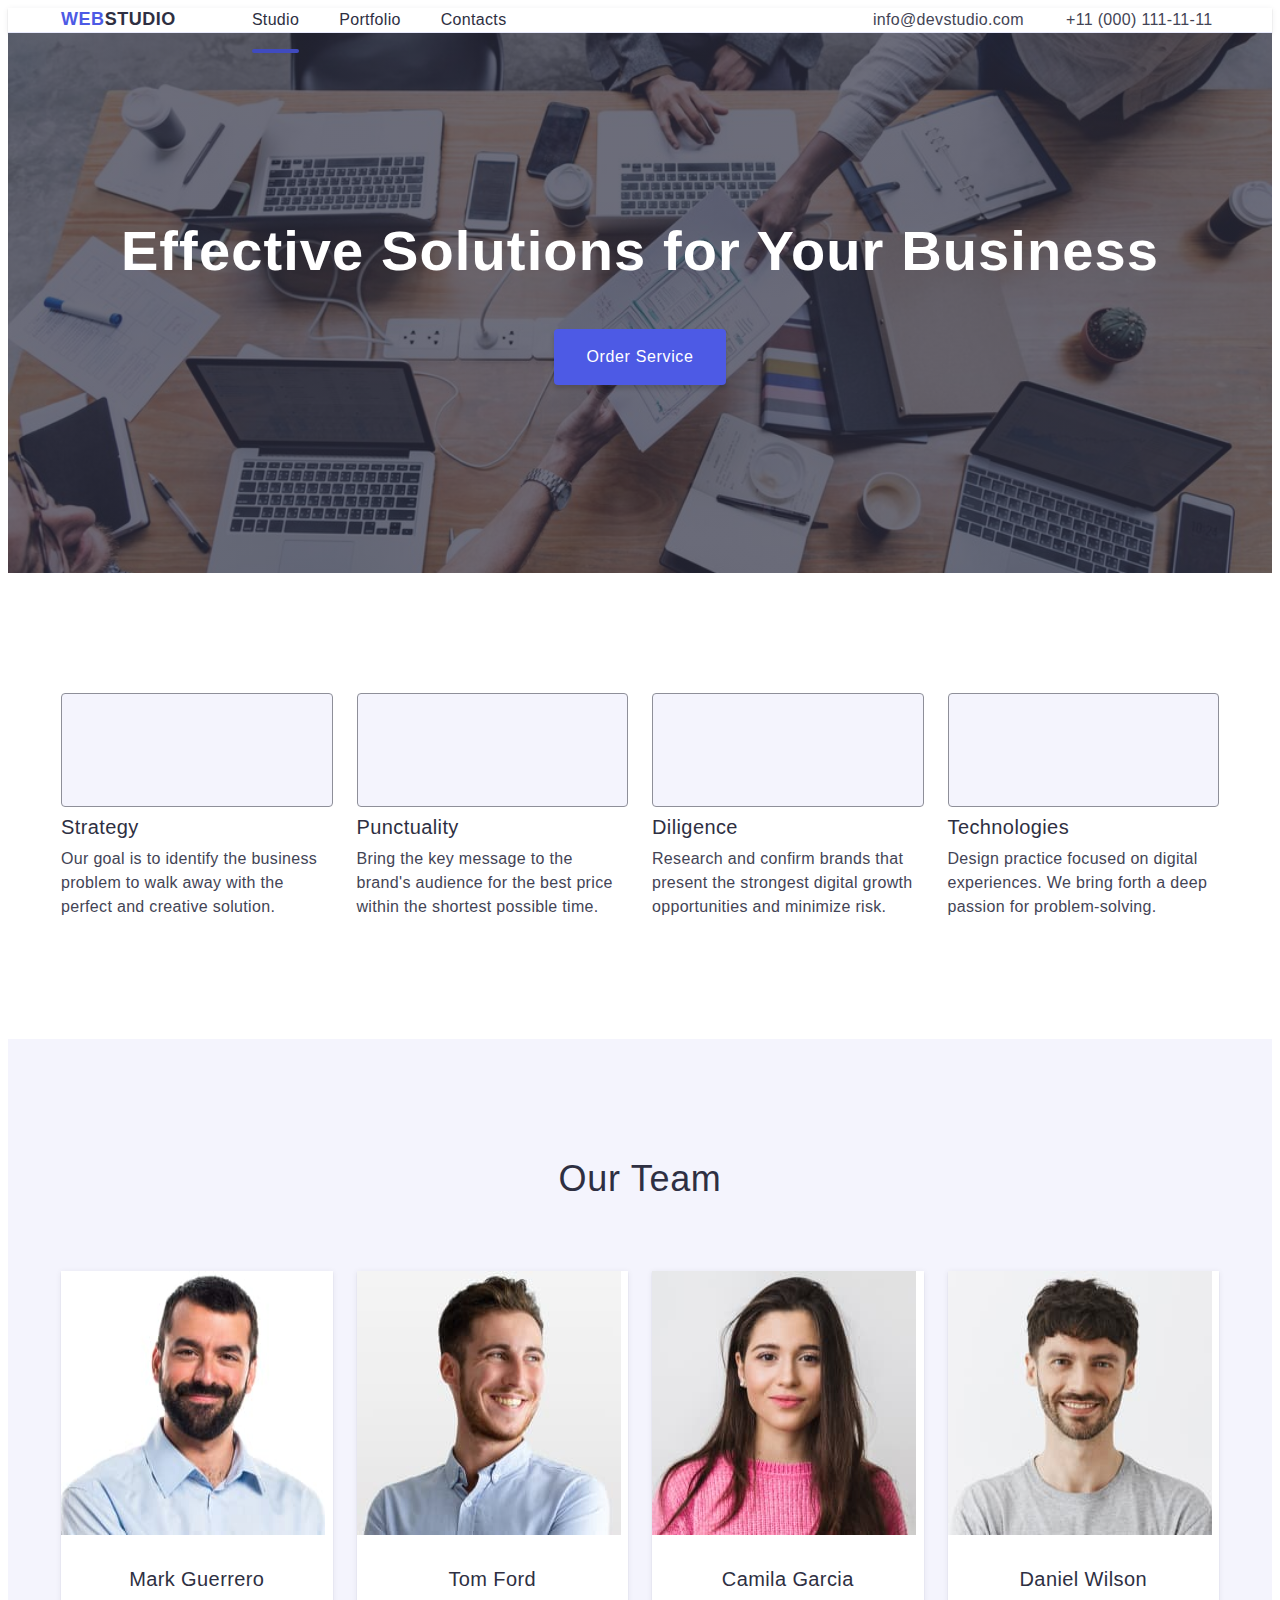
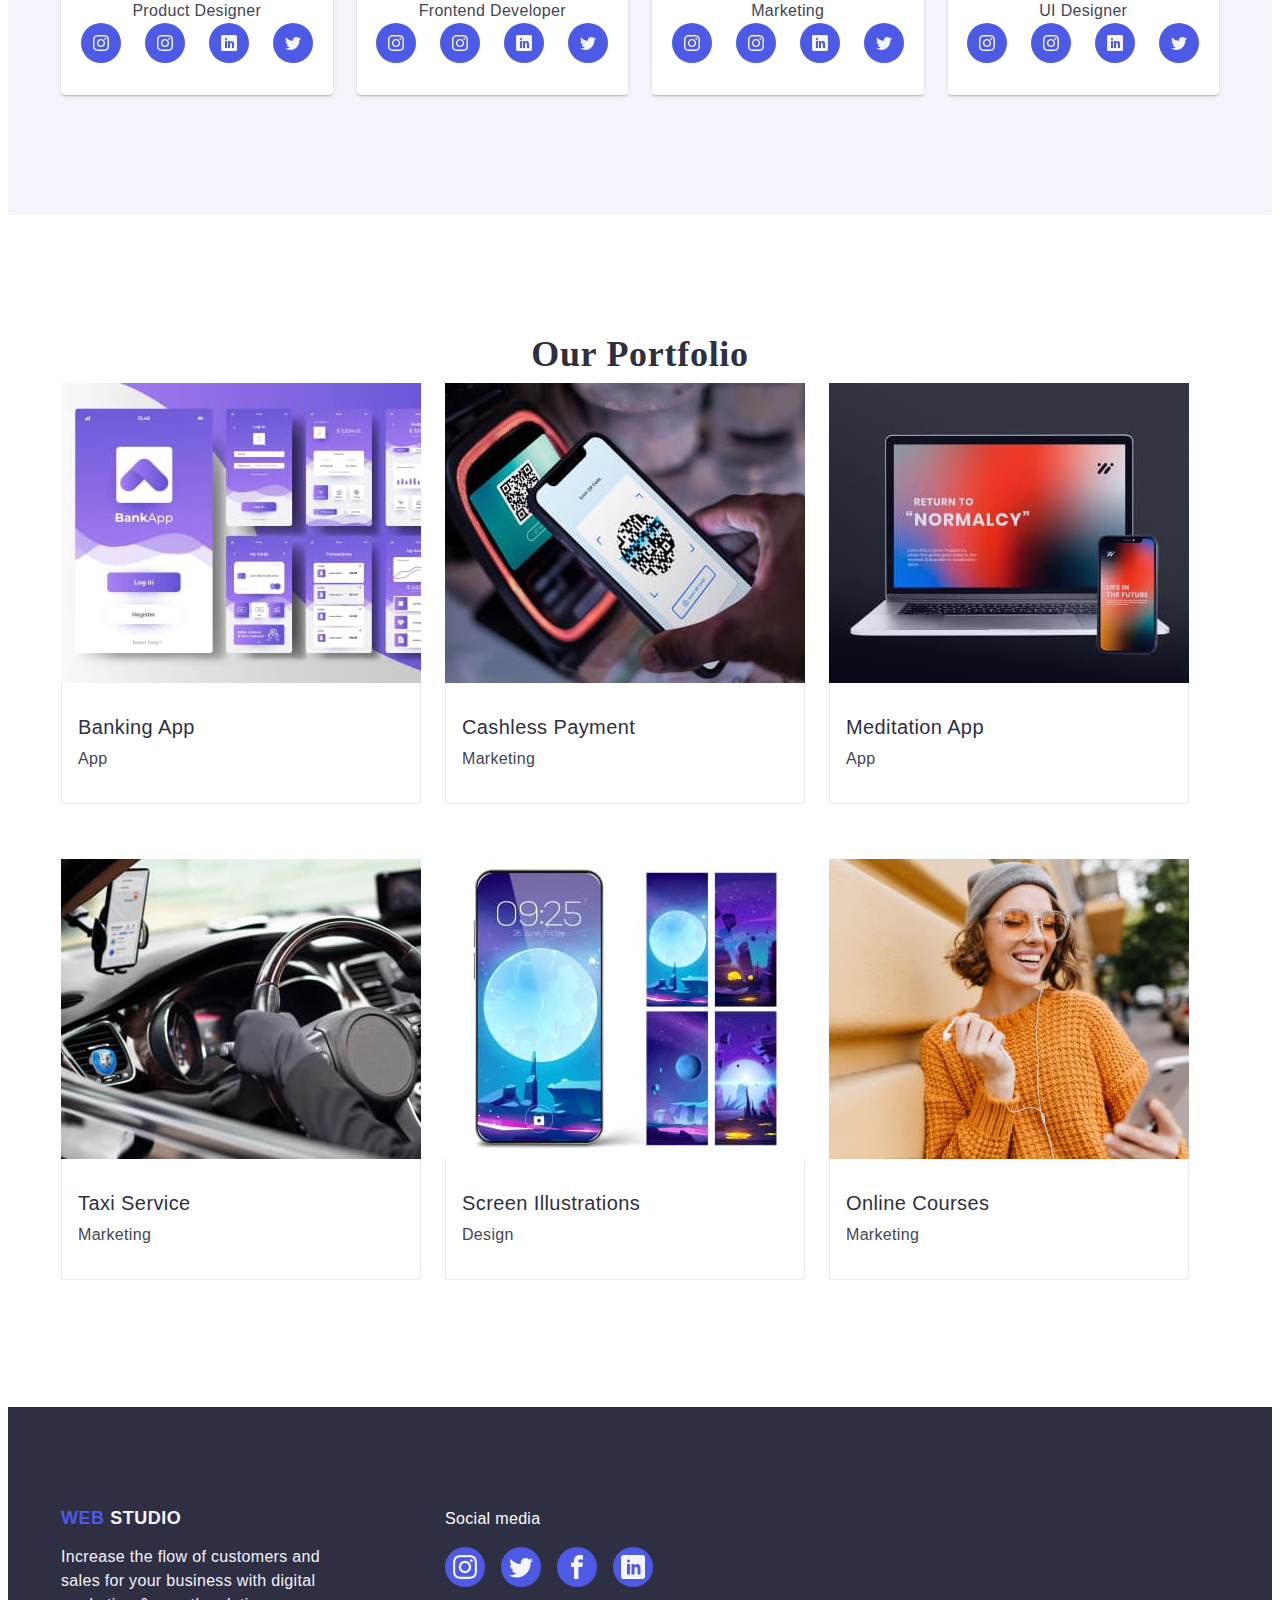
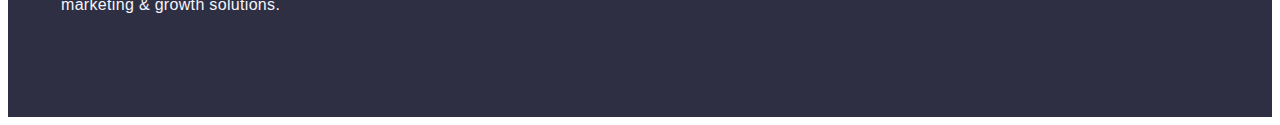
==== commit 09dac02c: "Add files via upload" ====
--- a/index.html
+++ b/index.html
@@ -71,7 +71,7 @@
                     <li class="benefits-item">
                         <div class="benefits-item-icon-wrapper">
                             <svg class="benefits-item-icon" width="64" height="64" aria-label="stats-dots">
-                              <use href="./images/icons.svg#icon-clock"></use>
+                              <use href="./images/icons.svg#icon-clock-1"></use>
                             </svg>
                           </div>
                        <h3 class="benefits-styles">Punctuality</h3> 
@@ -80,7 +80,7 @@
                     <li class="benefits-item">
                         <div class="benefits-item-icon-wrapper">
                             <svg class="benefits-item-icon" width="64" height="64" aria-label="stats-dots">
-                              <use href="./images/icons.svg#icon-stats-dots"></use>
+                              <use href="./images/icons.svg#icon-diagram-1"></use>
                             </svg>
                           </div>
                 <h3 class="benefits-styles">Diligence</h3>
@@ -89,7 +89,7 @@
                     <li class="benefits-item">
                         <div class="benefits-item-icon-wrapper">
                             <svg class="benefits-item-icon" width="64" height="64" aria-label="stats-dots">
-                              <use href="./images/icons.svg#icon-rocket"></use>
+                              <use href="./images/icons.svg#icon-astronaut-1"></use>
                             </svg>
                           </div>
                         <h3 class="benefits-styles">Technologies</h3>
--- a/css/styles.css
+++ b/css/styles.css
@@ -1,7 +1,38 @@
+
+.products {
+    padding-top: 50 px;
+    padding-bottom: 50 px; 
+    background-color: #f4f4fd;;
+}
+
+.name-styles {
+    text-align: center;
+    margin-bottom: 8px;
+}
+
+.review-paragraph-styles {
+    text-align: center;
+}
+
+
 /* ===== COMMON STYLES ===== */
 ul, 
 ol {
     list-style-type: none;
+    margin-top: 0;
+    margin-bottom: 0;
+    padding-left: 0;
+}
+
+h1,
+h2,
+h3,
+h4,
+h5,
+h6,
+p {
+    margin-top: 0;
+    margin-bottom: 0;
 }
 
 a {
@@ -11,6 +42,10 @@
 button {
     cursor: pointer;
     color: #4D5AE5;
+}
+
+img {
+    display: block;
 }
 
 .body {
@@ -28,7 +63,8 @@
 line-height: 1.17;
 letter-spacing: 0.03em;
 text-transform: uppercase;
-color:#4D5AE5 ;
+color:#4D5AE5;
+transition: color 250ms cubic-bezier(0.4, 0, 0.2, 1);
 }
 
 .color-web {
@@ -39,85 +75,210 @@
     color: #2e2f42;
 }
 
+.address-list {
+    display: flex;
+    gap: 40px;
+    font-style: normal;
+    margin-left: auto;
+}
+
+.address-styles {
+    font-family: "Roboto", sans-serif;
+font-weight: 400;
+font-size: 16px;
+font-style: normal; 
+line-height: 1.5;
+letter-spacing: 0.02em;
+color: #434455;
+    margin-left: auto;
+}
+
+.address-styles-items {
+    display: flex;
+    gap: 40px;
+    font-size: 16px;
+    line-height: 1.5;
+    letter-spacing: 0.02em;
+    color: #434455;
+    width: 153px;
+height: 24px;
+transition: color 250ms cubic-bezier(0.4, 0, 0.2, 1);
+}
+
+.address-styles-items:hover {
+    color: #404bbf;
+}
+
+.address-styles-items:focus {
+    color: #404bbf;
+}
+
+.page-navigation {
+    display: flex;
+    align-items: center;
+    margin-right: auto;
+}
+
+.page-logo {
+    margin-right: 76px;
+}
+
+.page-header {
+    border-bottom: 1px solid #e7e9fc; 
+box-shadow: 0px 2px 1px rgba(46, 47, 66, 0.08), 0px 1px 1px rgba(46, 47, 66, 0.16), 0px 1px 6px rgba(46, 47, 66, 0.08);
+background: #fff;
+}
+
+.current {
+    position: relative;
+    color: #404bbf;
+}
+
+.current::after {
+    content: "";
+    width: 100%; 
+    position: absolute; 
+    left: 0;
+    bottom: -1px;
+    height: 4px;
+    background-color: #404bbf;
+    border-radius: 2px;
+}
+
+.header-styles {
+    display: flex;
+    align-items: center;
+}
 .menu {
     color: #2e2f42;
+    display: flex;
+    gap: 40px;
 }
 
 .menu-item {
-font-family: "Roboto", sans-serif;
-font-weight: 500;
-font-size: 16px;
-line-height: 1.5;
-letter-spacing: 0.02em;
-color: #2e2f42;
-}
-
-.menu-link {
     font-family: "Roboto", sans-serif;
     font-weight: 500;
     font-size: 16px;
     line-height: 1.5;
     letter-spacing: 0.02em;
     color: #2e2f42;
-}
-
-.menu-link:hover {
-    color: #404bbf; 
-}
-.menu-link:focus {
-    color: #404bbf;
-}
-
-.address-styles {
-    font-family: "Roboto", sans-serif;
-font-weight: 400;
-font-size: 16px;
-font-style: normal; 
-line-height: 1.5;
-letter-spacing: 0.02em;
-color: #434455;
-}
-
-.address-styles-items {
+    display: block;
+}
+
+.menu-link {
+    font-family: "Roboto", sans-serif;
+    font-weight: 500;
     font-size: 16px;
     line-height: 1.5;
     letter-spacing: 0.02em;
-    color: #434455;
-}
-
-.address-styles-items:hover {
+    color: #2e2f42;
+    padding: 24px 0;
+    position: relative; 
+    transition: color 250ms cubic-bezier(0.4, 0, 0.2, 1);
+}
+
+.menu-link:hover {
+    color: #404bbf; 
+}
+.menu-link:focus {
     color: #404bbf;
 }
 
-.address-styles-items:focus {
-    color: #404bbf;
+.section-paddings {
+    padding-top: 50px;
+    padding-bottom: 50px;
+}
+
+.container {
+    width: 1158px;
+margin: 0 auto; 
+padding: 0 15px; 
+}
+
+.button-styles {
+    display: block;
+    min-width: 169px;
+    height: 56px; 
+    border: none;
+    background-color: #4d5ae5; 
+    border-radius: 4px;
+    cursor: pointer;
+    border-radius: 4px;
+padding: 16px 32px;
+box-shadow: 0 4px 4px 0 rgba(0, 0, 0, 0.15);
+background: #4d5ae5;
+transition: background-color 250ms cubic-bezier(0.4, 0, 0.2, 1);
 }
 
 /* ===== HERO STYLES ===== */
 
 .main-text {
-    font-family: roboto; 
+    font-family: "Roboto", sans-serif;
     font-weight: 700;
     font-size: 56px;
-    line-height: 1.07;
-    text-align: center; 
+    line-height: 1.07143;
     letter-spacing: 0.02em;
-    color: #FFFFFF; 
-    background-color: #4D5AE5; 
+    text-align: center;
+    color: #fff;
+    margin-left: auto;
+    margin-right: auto;
+    margin-bottom: 48px;
 }
 
 .hero-back-color {
     background-color: #2E2F42;
 }
 
+.hero-description {
+    padding: 188px 0;
+    background: rgba(46, 47, 66, 0.7);
+}
+
+.background-image {
+    background-image: linear-gradient(rgba(46, 47, 66, 0.7), rgba(46, 47, 66, 0.7)), url(../images/group-people.jpg);
+    max-width: 1440px;
+    background-repeat: no-repeat;
+    background-position: center;
+    background-size: cover;
+    transition: background-color 250ms cubic-bezier(0.4, 0, 0.2, 1);
+}
+
+.main-title {
+    padding-bottom: 20px;
+}
+
+.main-text {
+    font-family: "Roboto", sans-serif;
+font-weight: 700;
+font-size: 56px;
+line-height: 1.07143;
+letter-spacing: 0.02em;
+text-align: center;
+color: #fff;
+}
+
+.hero {
+    margin-bottom: 100px;
+    padding-bottom: 50 px;
+}
+
+.hero-content-wrapper {
+    display: flex;
+  align-items: center;
+  transition: background-color 250ms cubic-bezier(0.4, 0, 0.2, 1);
+}
+
 .button-styles {
-font-family: "Roboto", sans-serif;
-font-weight: 500;
-font-size: 16px;
-line-height: 1.5;
-letter-spacing: 0.04em;
-color: #fff;
-background-color: #4D5AE5; 
+    font-family: "Roboto", sans-serif;
+    font-weight: 500;
+    font-size: 16px;
+    line-height: 1.5;
+    letter-spacing: 0.04em;
+    color: #fff;
+    background-color: #4D5AE5; 
+    margin-left: auto;
+    margin-right: auto;
+transition: background-color 250ms cubic-bezier(0.4, 0, 0.2, 1);
 }
 
 .button-styles:hover {
@@ -130,6 +291,58 @@
 
 
 /* ===== BENEFITS ===== */
+
+.benefits-section {
+    padding: 120px 0;
+}
+
+.visually-hidden {
+    position: absolute;
+    width: 1px;
+    height: 1px;
+    margin: -1px;
+    border: 0;
+    padding: 0;
+    white-space: nowrap;
+    clip-path: inset(100%);
+    clip: rect(0 0 0 0);
+    overflow: hidden;
+  }
+
+  .icon-svg-container {
+    display: flex;
+    align-items: center;
+    justify-content: center;
+    height: 112px;
+    background-color: #f4f4fd;
+    border-radius: 4px;
+    border: 1px solid #8e8f99;
+    margin-bottom: 8px;
+  }
+
+  .benefits-item-icon-wrapper {
+    display: flex;
+  justify-content: center;
+  align-items: center;
+  height: 112px;
+  margin-bottom: 8px;
+  background-color: #f4f4fd;
+  border-radius: 4px;
+  border: 1px solid #8e8f99;
+  }
+
+  .benefits-list {
+    display: flex;
+    gap: 24px;
+  }
+
+  .benefits-item {
+    width: calc((100% - 72px) / 4);
+  }
+
+  .benefits-styles {
+    margin-bottom: 8px;
+  }
 
 .benefits-styles {
     font-family: "Roboto", sans-serif;
@@ -153,7 +366,61 @@
 /* ====== Review ===== */
 
 .review-sections-styles {
+    padding: 120px 0;
+}
+
+.review-styles {
+    margin-bottom: 72px;
+}
+
+.review-list {
+    display: flex;
+    gap: 24px;
+}
+
+.review-items {
+    flex-basis: calc((100% - 3 * 24px) / 4);
+    border-radius: 0px 0px 4px 4px;
+    box-shadow: 0px 1px 6px rgba(46, 47, 66, 0.08), 0px 1px 1px rgba(46, 47, 66, 0.16), 0px 2px 1px rgba(46, 47, 66, 0.08);
+}
+
+.review-sections-styles {
     background-color: #F4F4FD; 
+}
+
+.social-media-icons {
+    display: flex;
+    justify-content: center;
+    gap: 24px;
+}
+
+.employer-name {
+    padding: 32px 0;
+}
+
+.social-media-icons-items {
+    width: 40px;
+    height: 40px; 
+}
+
+.social-media-icons-link {
+    width: 100%;
+    height: 100%;
+    background-color: #4d5ae5;
+    border-radius: 50%;
+    display: flex;
+    align-items: center;
+    justify-content: center;
+    transition: background-color 250ms cubic-bezier(0.4, 0, 0.2, 1);
+}
+
+.social-media-icons-link:hover,
+.social-media-icons-link:focus {
+    background-color: #404bbf;
+}
+
+.social-media-icons-svg {
+    fill: #f4f4fd;
 }
 
 .review-styles {
@@ -204,6 +471,7 @@
 text-align: center;
 text-transform: capitalize;
 color: #2e2f42;
+margin-bottom: 72px;
 }
 
 .portfolio-titles {
@@ -213,6 +481,7 @@
 line-height: 1.2;
 letter-spacing: 0.02em;
 color: #2e2f42;
+margin-bottom: 8px;
 }
 
 .portfolio-paragraph-styles {
@@ -224,10 +493,84 @@
 color: #434455;
 }
 
+.portfolio {
+    padding-top: 120px; 
+    padding-bottom: 120px;
+}
+
+.container-portfolio {
+    margin-bottom: 8px;
+}
+
+.portfolio-styles {
+    margin-bottom: 8px
+}
+
+.portfolio-list {
+    display: flex;
+    flex-wrap: wrap;
+    column-gap: 24px;
+    row-gap: 48px;
+}
+
+.portfolio-items {
+    width: calc((100% - 48px) / 3);
+    margin-bottom: 8px; 
+    background: #fff;
+    width: 360px;
+height: 420px;
+transition: box-shadow 250ms cubic-bezier(0.4, 0, 0.2, 1);
+}
+
+.portfolio-items:hover p {
+    transform: translateY(0%);
+}
+
+.portfolio-items:hover {
+    box-shadow: 0px 1px 6px rgba(46, 47, 66, 0.08), 0px 1px 1px rgba(46, 47, 66, 0.16), 0px 2px 1px rgba(46, 47, 66, 0.08);
+    transform: translateY(0%);
+}
+
+.portfolio-photo-container {
+    position: relative;
+    overflow: hidden;
+}
+
+.portfolio-photo-paragraph {
+    position: absolute;
+    top: 0;
+    font-size: 16px;
+    line-height: 1.5;
+    letter-spacing: 0.02em;
+    color: #f4f4fd;
+    padding: 40px 32px;
+    background-color: #4d5ae5;
+    height: 100%;
+    width: 100%;
+    transform: translateY(100%);
+    transition: transform 250ms cubic-bezier(0.4, 0, 0.2, 1);
+}
+
+
+.case-name {
+    padding: 32px 16px;
+    border: 1px solid #e7e9fc;
+    border-top: none;
+    border-bottom: 1px solid #e7e9fc;
+border-left: 1px solid #e7e9fc;
+border-right: 1px solid #e7e9fc;
+}
+
+.about-us {
+    padding-top: 50 px;
+    padding-bottom: 50 px; 
+}
+
 
 /* ===== footer ===== */
 .footer-styles {
     background: #2e2f42;
+    padding: 100px 0;
 }
 
 .footer-logo {
@@ -238,6 +581,8 @@
 letter-spacing: 0.03em;
 text-transform: uppercase;
 color: #4d5ae5;
+    margin-bottom: 16px;
+    display: inline-block;
 }
 
 .footer-logo-span {
@@ -257,4 +602,53 @@
 line-height: 1.5;
 letter-spacing: 0.02em;
 color: #f4f4fd;
-}+max-width: 264px;
+}
+
+.footer-social-media-paragraph {
+    font-weight: 500;
+    font-size: 16px;
+    line-height: 1.5;
+    letter-spacing: 0.02em;
+    color: #ffffff;
+    margin-bottom: 16px;
+}
+
+.footer-social-media-list {
+    display: flex;
+    gap: 16px;
+}
+
+.footer-social-media-item {
+    width: 40px;
+    height: 40px;
+}
+
+.social-media-icons-link-footer {
+    width: 100%;
+    height: 100%;
+    background-color: #4d5ae5;
+    border-radius: 50%;
+    display: flex;
+    align-items: center;
+    justify-content: center;
+    transition: background-color 250ms cubic-bezier(0.4, 0, 0.2, 1);
+}
+
+.footer-container-new {
+    display: flex;
+    align-items: center;
+    align-items: baseline;
+}
+
+.footer-container-social-media {
+    margin-right: 120px;
+}
+
+.social-media-icons-link-footer:hover {
+    background-color: #31d0aa;
+}
+
+.social-media-icons-link-footer:focus {
+    background-color: #31d0aa;
+}
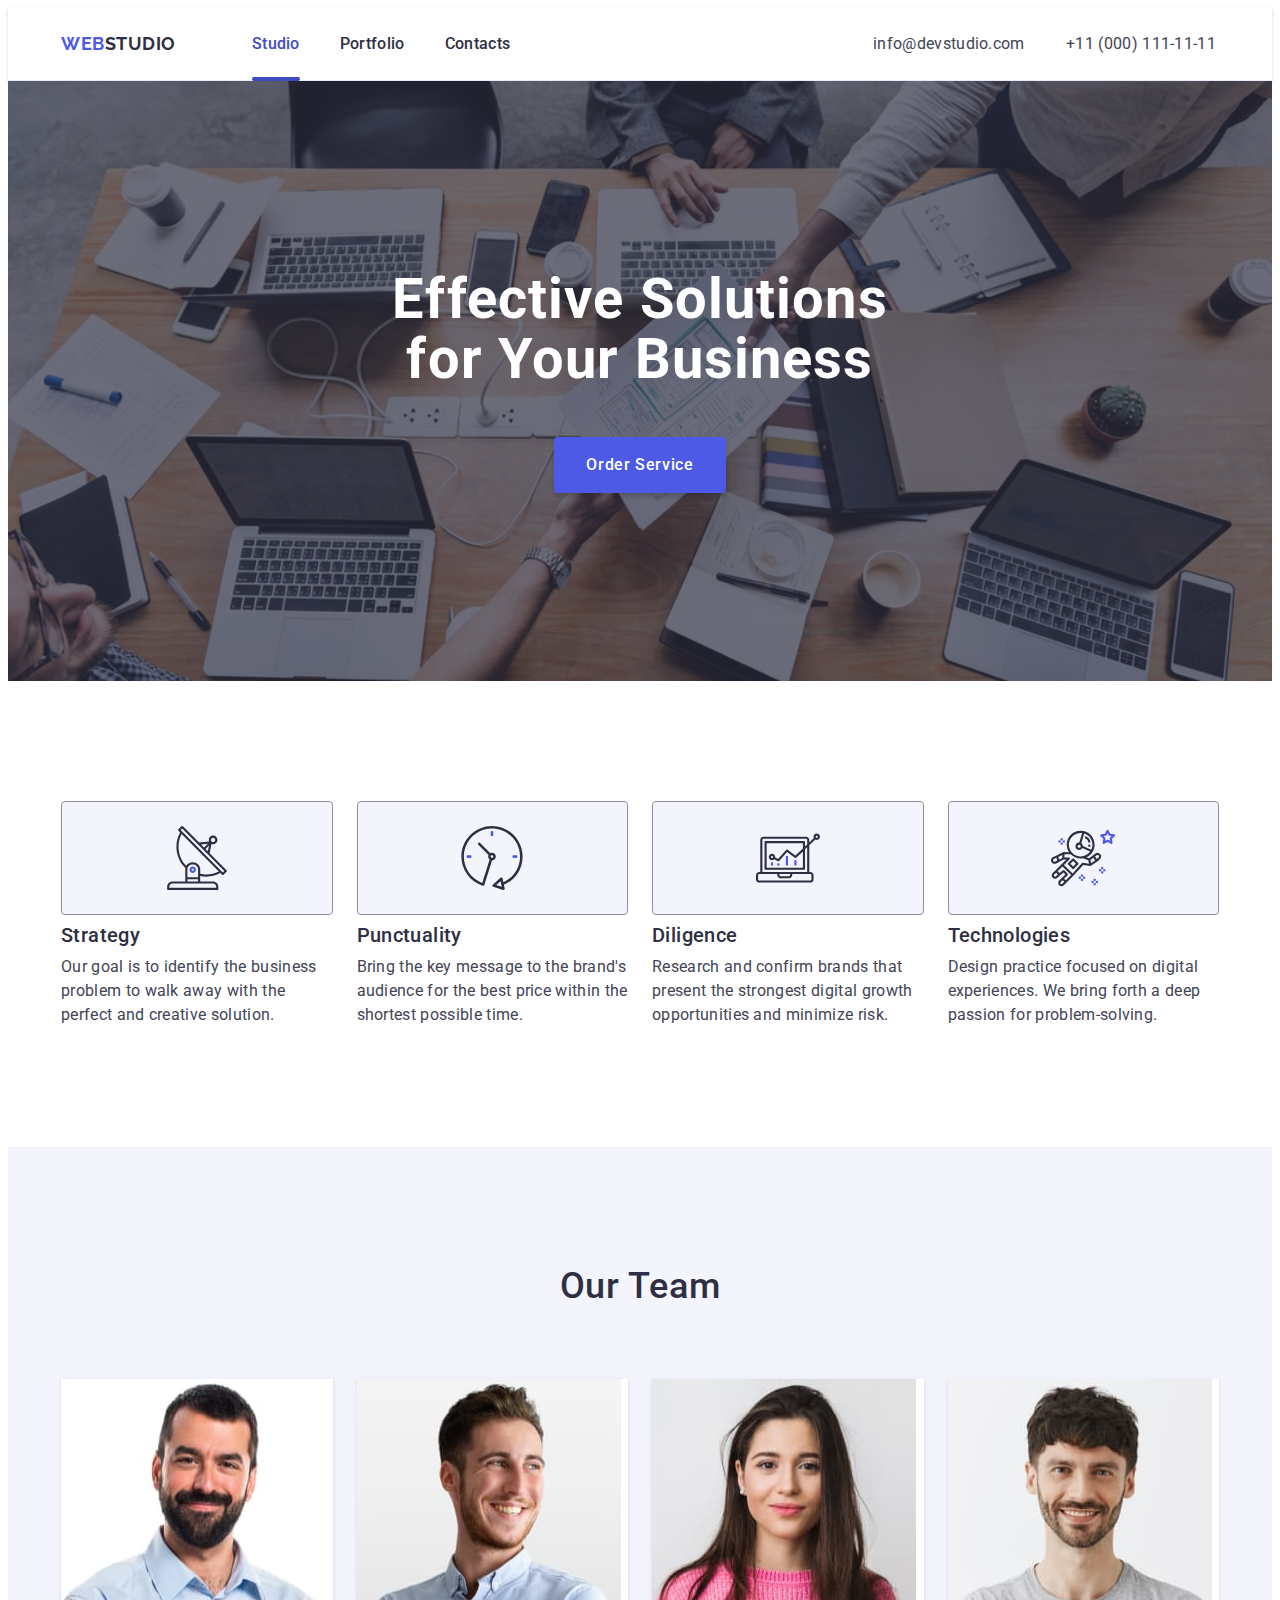
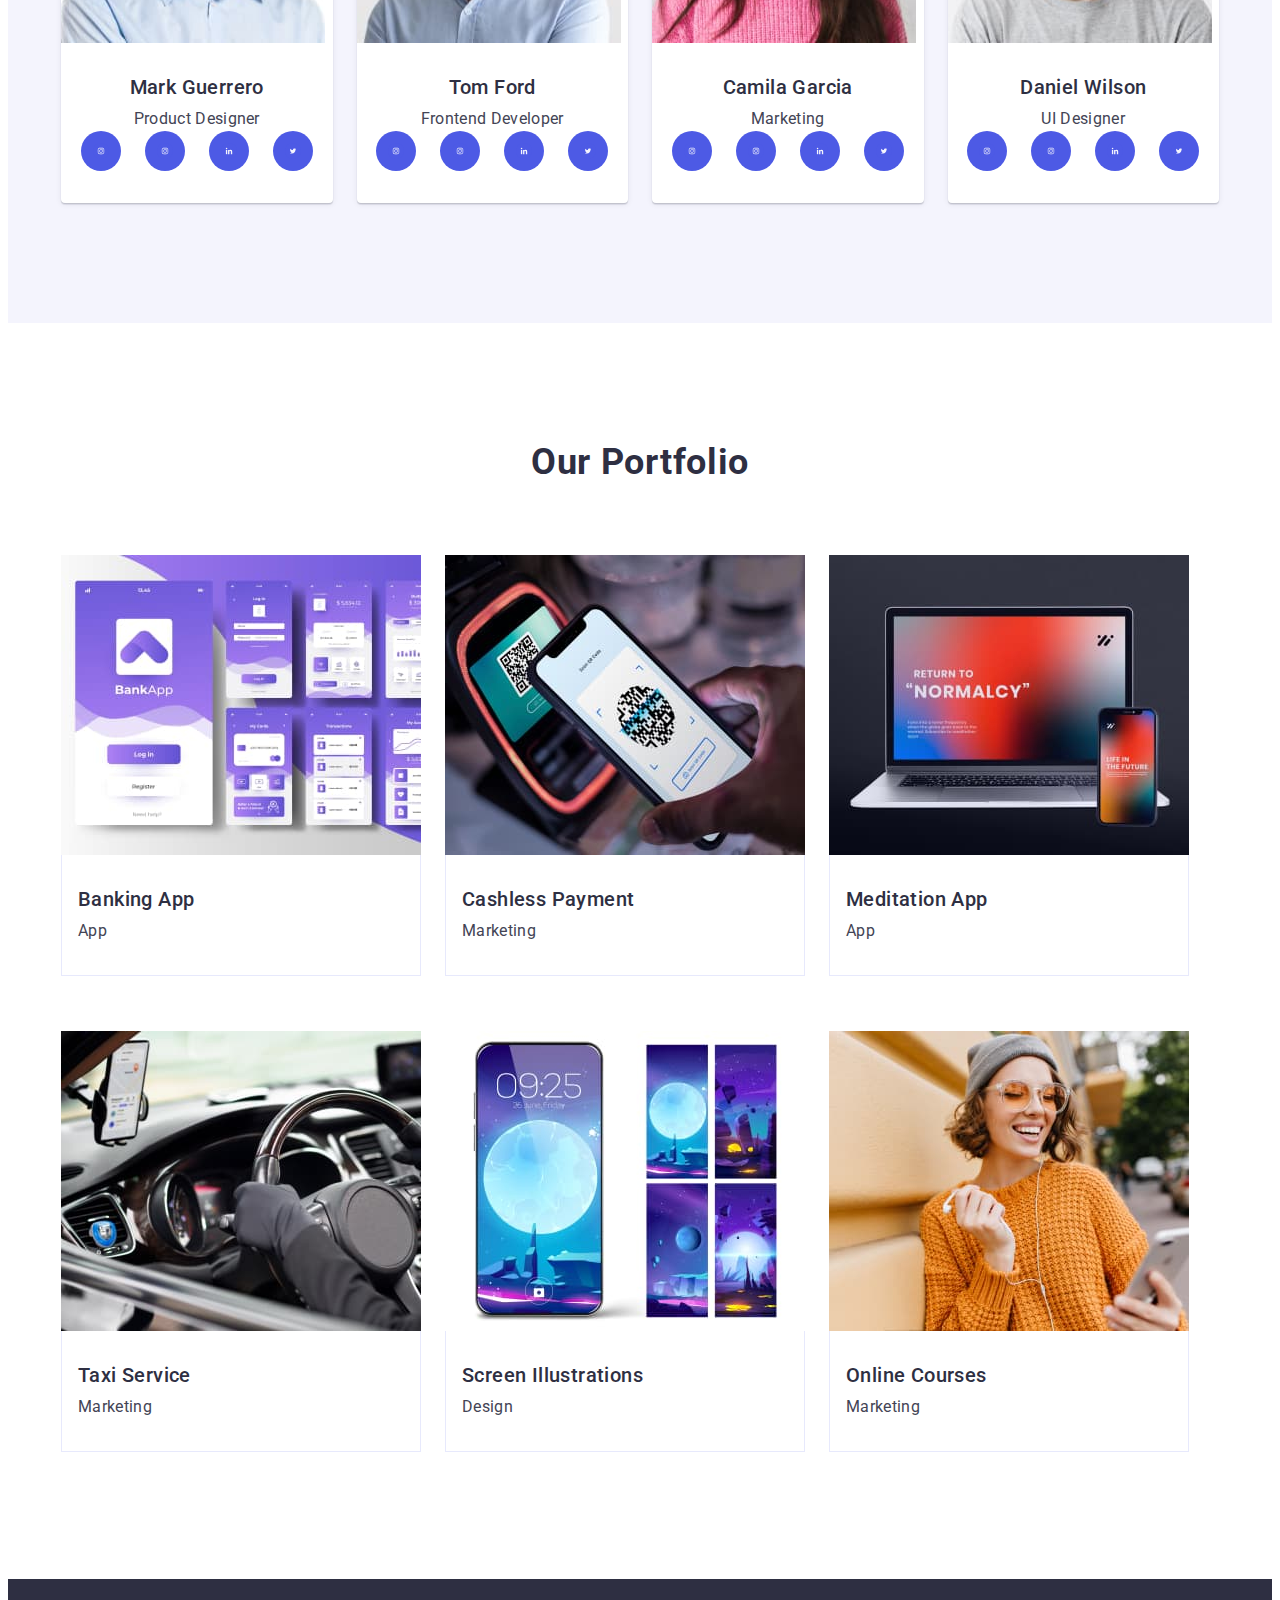
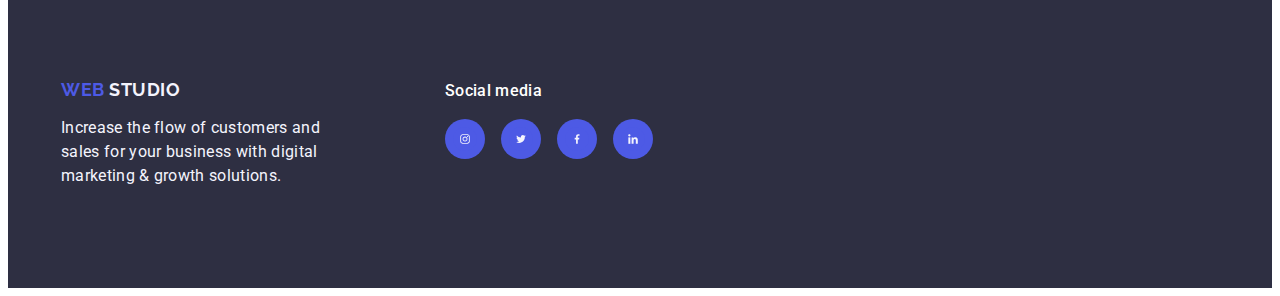
==== commit e074268a: "Add files via upload" ====
--- a/index.html
+++ b/index.html
@@ -3,14 +3,9 @@
 <head>
     <meta name="viewport" content="width=device-width, initial-scale=1.0">
     <title>Homework 4</title>
-    <link rel="preconnect" href="https://fonts.googleapis.com" />
-    <link rel="preconnect" href="https://fonts.gstatic.com" crossorigin />
-    <link
-      href="https://fonts.googleapis.com/css2?family=Montserrat:ital,wght@0,100..900;1,100..900&display=swap"
-      rel="stylesheet"
-    />
-    <link rel="stylesheet" href="https://cdnjs.cloudflare.com/ajax/libs/modern-normalize/2.0.0/modern-normalize.min.css" integrity="sha512-4xo8blKMVCiXpTaLzQSLSw3KFOVPWhm/TRtuPVc4WG6kUgjH6J03IBuG7JZPkcWMxJ5huwaBpOpnwYElP/m6wg==" crossorigin="anonymous" referrerpolicy="no-referrer" />
-<link rel="stylesheet" href="./css/styles.css">
+    <link rel="preconnect" href="https://fonts.googleapis.com">
+    <link rel="preconnect" href="https://fonts.gstatic.com" crossorigin>
+    <link href="https://fonts.googleapis.com/css2?family=Raleway:wght@700&family=Roboto:wght@400;500;700&display=swap" rel="stylesheet"><link rel="stylesheet" href="./css/styles.css">
 </head>
 <body class="body">
         <!-- ======= HEADER -->
--- a/css/styles.css
+++ b/css/styles.css
@@ -49,7 +49,7 @@
 }
 
 .body {
-    font-family: "Roboto", sans-serif;
+    font-family: "Roboto", "sans-serif";
     color:#434455;
     background-color: #ffffff;
 }
@@ -57,7 +57,7 @@
 /* ===== HEADER STYLES ===== */
 
 .page-logo {
-font-family: "Raleway", sans-serif;
+font-family: "Raleway", "sans-serif";
 font-weight: 700;
 font-size: 18px;
 line-height: 1.17;
@@ -83,7 +83,7 @@
 }
 
 .address-styles {
-    font-family: "Roboto", sans-serif;
+    font-family: "Roboto", "sans-serif";
 font-weight: 400;
 font-size: 16px;
 font-style: normal; 
@@ -127,11 +127,6 @@
     border-bottom: 1px solid #e7e9fc; 
 box-shadow: 0px 2px 1px rgba(46, 47, 66, 0.08), 0px 1px 1px rgba(46, 47, 66, 0.16), 0px 1px 6px rgba(46, 47, 66, 0.08);
 background: #fff;
-}
-
-.current {
-    position: relative;
-    color: #404bbf;
 }
 
 .current::after {
@@ -156,7 +151,7 @@
 }
 
 .menu-item {
-    font-family: "Roboto", sans-serif;
+    font-family: "Roboto", "sans-serif";
     font-weight: 500;
     font-size: 16px;
     line-height: 1.5;
@@ -166,7 +161,8 @@
 }
 
 .menu-link {
-    font-family: "Roboto", sans-serif;
+    display: block;
+    font-family: "Roboto", "sans-serif";
     font-weight: 500;
     font-size: 16px;
     line-height: 1.5;
@@ -175,6 +171,11 @@
     padding: 24px 0;
     position: relative; 
     transition: color 250ms cubic-bezier(0.4, 0, 0.2, 1);
+}
+
+.current {
+    position: relative;
+    color: #404bbf;
 }
 
 .menu-link:hover {
@@ -213,7 +214,7 @@
 /* ===== HERO STYLES ===== */
 
 .main-text {
-    font-family: "Roboto", sans-serif;
+    font-family: "Roboto", "sans-serif";
     font-weight: 700;
     font-size: 56px;
     line-height: 1.07143;
@@ -223,6 +224,7 @@
     margin-left: auto;
     margin-right: auto;
     margin-bottom: 48px;
+    max-width: 496px;
 }
 
 .hero-back-color {
@@ -232,6 +234,7 @@
 .hero-description {
     padding: 188px 0;
     background: rgba(46, 47, 66, 0.7);
+    margin 0: auto;
 }
 
 .background-image {
@@ -248,7 +251,7 @@
 }
 
 .main-text {
-    font-family: "Roboto", sans-serif;
+    font-family: "Roboto", "sans-serif";
 font-weight: 700;
 font-size: 56px;
 line-height: 1.07143;
@@ -269,7 +272,7 @@
 }
 
 .button-styles {
-    font-family: "Roboto", sans-serif;
+    font-family: "Roboto", "sans-serif";
     font-weight: 500;
     font-size: 16px;
     line-height: 1.5;
@@ -345,7 +348,7 @@
   }
 
 .benefits-styles {
-    font-family: "Roboto", sans-serif;
+    font-family: "Roboto", "sans-serif";
 font-weight: 500;
 font-size: 20px;
 line-height: 1.2;
@@ -354,7 +357,7 @@
 }
 
 .benefits-paragraph {
-    font-family: "Roboto", sans-serif;
+    font-family: "Roboto", "sans-serif";
 font-weight: 400;
 font-size: 16px;
 line-height: 1.5;
@@ -425,7 +428,7 @@
 
 .review-styles {
     background-color: #F4F4FD;
-    font-family: "Roboto", sans-serif;
+    font-family: "Roboto", "sans-serif";
 font-weight: 500;
 font-size: 36px;
 line-height: 1.11;
@@ -440,7 +443,7 @@
 }
 
 .name-styles {
-    font-family: "Roboto", sans-serif;
+    font-family: "Roboto", "sans-serif";
 font-weight: 500;
 font-size: 20px;
 line-height: 1.2;
@@ -450,7 +453,7 @@
 }
 
 .review-paragraph-styles {
-    font-family: "Roboto", sans-serif;
+    font-family: "Roboto", "sans-serif";
 font-weight: 400;
 font-size: 16px;
 line-height: 1.5;
@@ -463,7 +466,7 @@
 
 
 .portfolio-styles {
-    font-family: Roboto;
+font-family: "Roboto";
 font-size: 36px;
 font-weight: 700;
 line-height: 1.11;
@@ -475,7 +478,7 @@
 }
 
 .portfolio-titles {
-    font-family: "Roboto", sans-serif;
+    font-family: "Roboto", "sans-serif";
 font-weight: 500;
 font-size: 20px;
 line-height: 1.2;
@@ -485,7 +488,7 @@
 }
 
 .portfolio-paragraph-styles {
-    font-family: "Roboto", sans-serif;
+    font-family: "Roboto", "sans-serif";
 font-weight: 400;
 font-size: 16px;
 line-height: 1.5;
@@ -500,10 +503,6 @@
 
 .container-portfolio {
     margin-bottom: 8px;
-}
-
-.portfolio-styles {
-    margin-bottom: 8px
 }
 
 .portfolio-list {
@@ -574,7 +573,7 @@
 }
 
 .footer-logo {
-    font-family: "Raleway", sans-serif;
+    font-family: "Raleway", "sans-serif";
 font-weight: 700;
 font-size: 18px;
 line-height: 1.17;
@@ -586,7 +585,7 @@
 }
 
 .footer-logo-span {
-    font-family: "Raleway", sans-serif;
+    font-family: "Raleway", "sans-serif";
 font-weight: 700;
 font-size: 18px;
 line-height: 1.17;
@@ -596,7 +595,7 @@
 }
 
 .footer-paragraph {
-    font-family: "Roboto", sans-serif;
+    font-family: "Roboto", "sans-serif";
 font-weight: 400;
 font-size: 16px;
 line-height: 1.5;
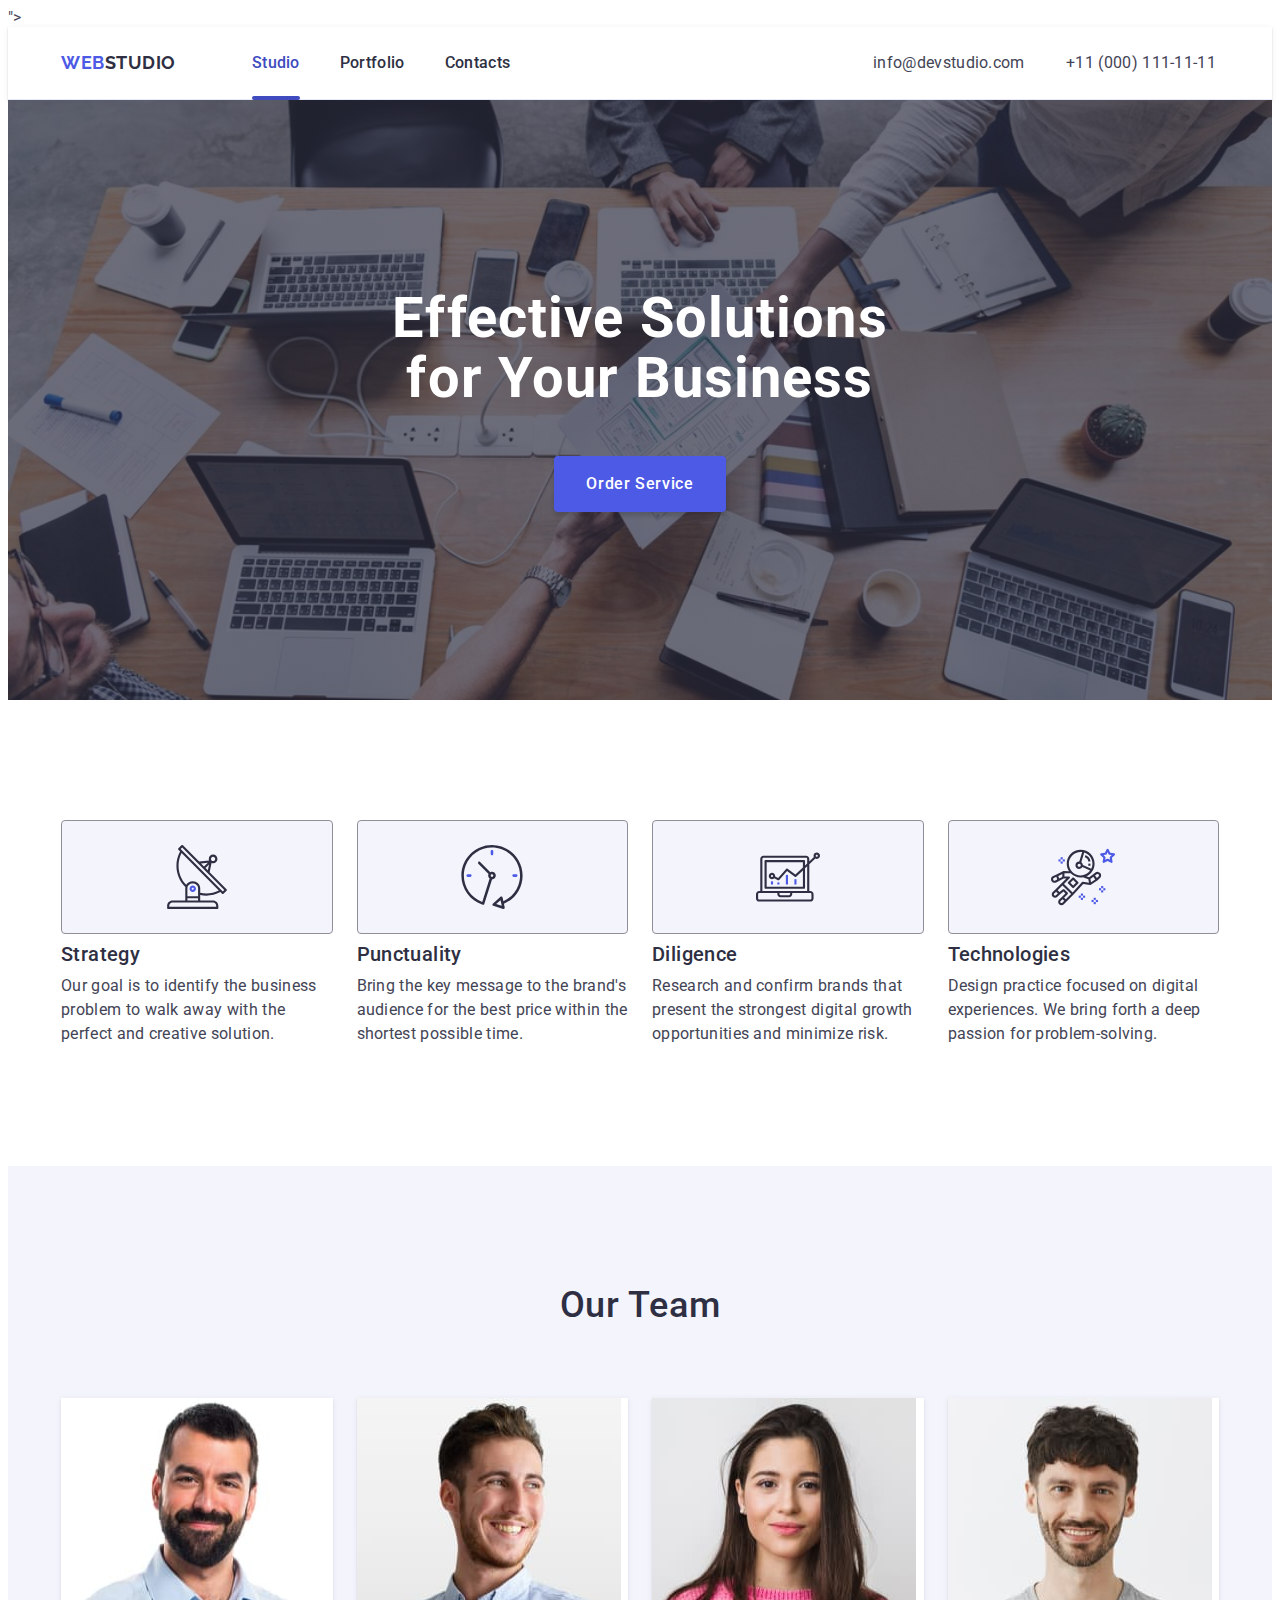
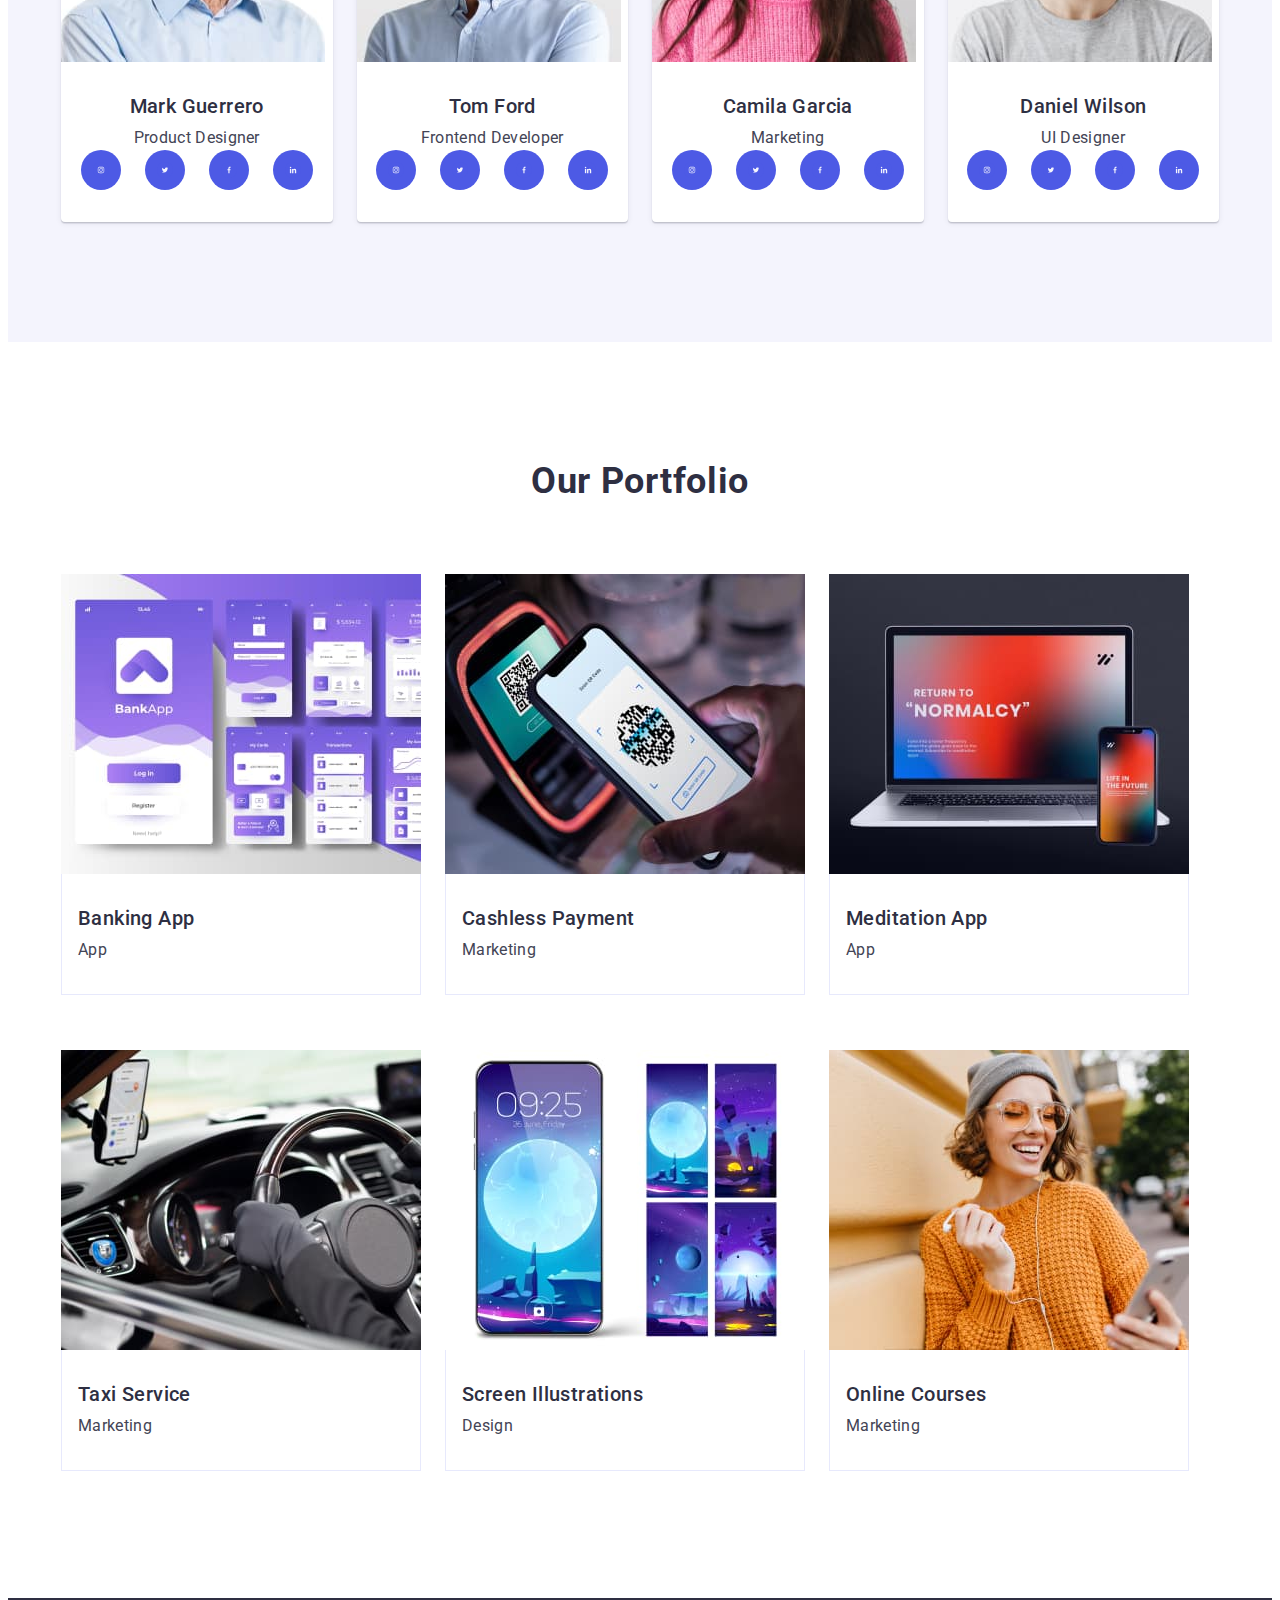
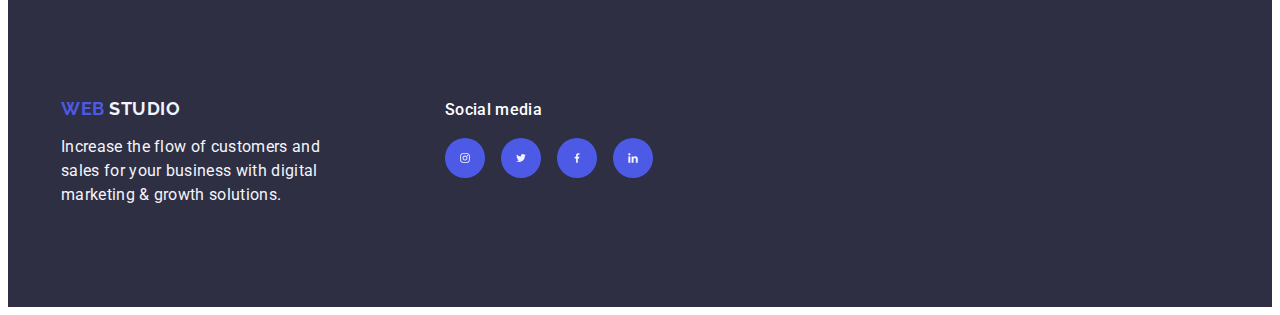
==== commit d0a85b45: "Add files via upload" ====
--- a/index.html
+++ b/index.html
@@ -3,6 +3,7 @@
 <head>
     <meta name="viewport" content="width=device-width, initial-scale=1.0">
     <title>Homework 4</title>
+    <link rel="stylesheet" href="<link rel="stylesheet" href="https://cdnjs.cloudflare.com/ajax/libs/modern-normalize/2.0.0/modern-normalize.min.css" integrity="sha512-4xo8blKMVCiXpTaLzQSLSw3KFOVPWhm/TRtuPVc4WG6kUgjH6J03IBuG7JZPkcWMxJ5huwaBpOpnwYElP/m6wg==" crossorigin="anonymous" referrerpolicy="no-referrer" />">
     <link rel="preconnect" href="https://fonts.googleapis.com">
     <link rel="preconnect" href="https://fonts.gstatic.com" crossorigin>
     <link href="https://fonts.googleapis.com/css2?family=Raleway:wght@700&family=Roboto:wght@400;500;700&display=swap" rel="stylesheet"><link rel="stylesheet" href="./css/styles.css">
@@ -108,30 +109,30 @@
             <p class="review-paragraph-styles">Product Designer</p>
             <ul class="social-media-icons">
                 <li class="social-media-icons-items">
-<a class="social-media-icons-link" href="./images/icons.svg#icon-facebook">
+<a class="social-media-icons-link" href="./images/icons.svg#icon-instagram">
     <svg class="social-media-icons-svg" width="16" height="16">
         <use href="./images/icons.svg#icon-instagram"></use>
     </svg>    
 </a>            
 </li>
 <li class="social-media-icons-items">
-    <a class="social-media-icons-link" href="./images/icons.svg#icon-instagram">
+    <a class="social-media-icons-link" href="./images/icons.svg#icon-twitter">
         <svg class="social-media-icons-svg" width="16" height="16">
-            <use href="./images/icons.svg#icon-instagram"></use>
+            <use href="./images/icons.svg#icon-twitter"></use>
         </svg>    
     </a>            
     </li>
     <li class="social-media-icons-items">
-        <a class="social-media-icons-link" href="./images/icons.svg#icon-likedin">
+        <a class="social-media-icons-link" href="./images/icons.svg#icon-facebook">
             <svg class="social-media-icons-svg" width="16" height="16">
-                <use href="./images/icons.svg#icon-linkedin"></use>
+                <use href="./images/icons.svg#icon-facebook"></use>
             </svg>    
         </a>            
         </li>
         <li class="social-media-icons-items">
-            <a class="social-media-icons-link" href="./images/icons.svg#icon-twitter">
+            <a class="social-media-icons-link" href="./images/icons.svg#icon-linkedin">
                 <svg class="social-media-icons-svg" width="16" height="16">
-                    <use href="./images/icons.svg#icon-twitter"></use>
+                    <use href="./images/icons.svg#icon-linkedin"></use>
                 </svg>    
             </a>            
             </li>
@@ -154,23 +155,23 @@
 </a>            
 </li>
 <li class="social-media-icons-items">
-    <a class="social-media-icons-link" href="./images/icons.svg#icon-instagram">
+    <a class="social-media-icons-link" href="./images/icons.svg#icon-twitter">
         <svg class="social-media-icons-svg" width="16" height="16">
-            <use href="./images/icons.svg#icon-instagram"></use>
+            <use href="./images/icons.svg#icon-twitter"></use>
         </svg>    
     </a>            
     </li>
     <li class="social-media-icons-items">
-        <a class="social-media-icons-link" href="./images/icons.svg#icon-likedin">
+        <a class="social-media-icons-link" href="./images/icons.svg#icon-facebook">
             <svg class="social-media-icons-svg" width="16" height="16">
-                <use href="./images/icons.svg#icon-linkedin"></use>
+                <use href="./images/icons.svg#icon-facebook"></use>
             </svg>    
         </a>            
         </li>
         <li class="social-media-icons-items">
-            <a class="social-media-icons-link" href="./images/icons.svg#icon-twitter">
+            <a class="social-media-icons-link" href="./images/icons.svg#icon-linkedin">
                 <svg class="social-media-icons-svg" width="16" height="16">
-                    <use href="./images/icons.svg#icon-twitter"></use>
+                    <use href="./images/icons.svg#icon-linkedin"></use>
                 </svg>    
             </a>            
             </li>
@@ -194,23 +195,23 @@
 </a>            
 </li>
 <li class="social-media-icons-items">
-    <a class="social-media-icons-link" href="./images/icons.svg#icon-instagram">
+    <a class="social-media-icons-link" href="./images/icons.svg#icon-twitter">
         <svg class="social-media-icons-svg" width="16" height="16">
-            <use href="./images/icons.svg#icon-instagram"></use>
+            <use href="./images/icons.svg#icon-twitter"></use>
         </svg>    
     </a>            
     </li>
     <li class="social-media-icons-items">
-        <a class="social-media-icons-link" href="./images/icons.svg#icon-likedin">
+        <a class="social-media-icons-link" href="./images/icons.svg#icon-facebook">
             <svg class="social-media-icons-svg" width="16" height="16">
-                <use href="./images/icons.svg#icon-linkedin"></use>
+                <use href="./images/icons.svg#icon-facebook"></use>
             </svg>    
         </a>            
         </li>
         <li class="social-media-icons-items">
-            <a class="social-media-icons-link" href="./images/icons.svg#icon-twitter">
+            <a class="social-media-icons-link" href="./images/icons.svg#icon-linkedin">
                 <svg class="social-media-icons-svg" width="16" height="16">
-                    <use href="./images/icons.svg#icon-twitter"></use>
+                    <use href="./images/icons.svg#icon-linkedin"></use>
                 </svg>    
             </a>            
             </li>
@@ -234,23 +235,23 @@
     </a>            
     </li>
     <li class="social-media-icons-items">
-        <a class="social-media-icons-link" href="./images/icons.svg#icon-instagram">
+        <a class="social-media-icons-link" href="./images/icons.svg#icon-twitter">
             <svg class="social-media-icons-svg" width="16" height="16">
-                <use href="./images/icons.svg#icon-instagram"></use>
+                <use href="./images/icons.svg#icon-twitter"></use>
             </svg>    
         </a>            
         </li>
         <li class="social-media-icons-items">
-            <a class="social-media-icons-link" href="./images/icons.svg#icon-likedin">
+            <a class="social-media-icons-link" href="./images/icons.svg#icon-facebook">
                 <svg class="social-media-icons-svg" width="16" height="16">
-                    <use href="./images/icons.svg#icon-linkedin"></use>
+                    <use href="./images/icons.svg#icon-facebook"></use>
                 </svg>    
             </a>            
             </li>
             <li class="social-media-icons-items">
-                <a class="social-media-icons-link" href="./images/icons.svg#icon-twitter">
+                <a class="social-media-icons-link" href="./images/icons.svg#icon-linkedin">
                     <svg class="social-media-icons-svg" width="16" height="16">
-                        <use href="./images/icons.svg#icon-twitter"></use>
+                        <use href="./images/icons.svg#icon-linkedin"></use>
                     </svg>    
                 </a>            
                 </li>
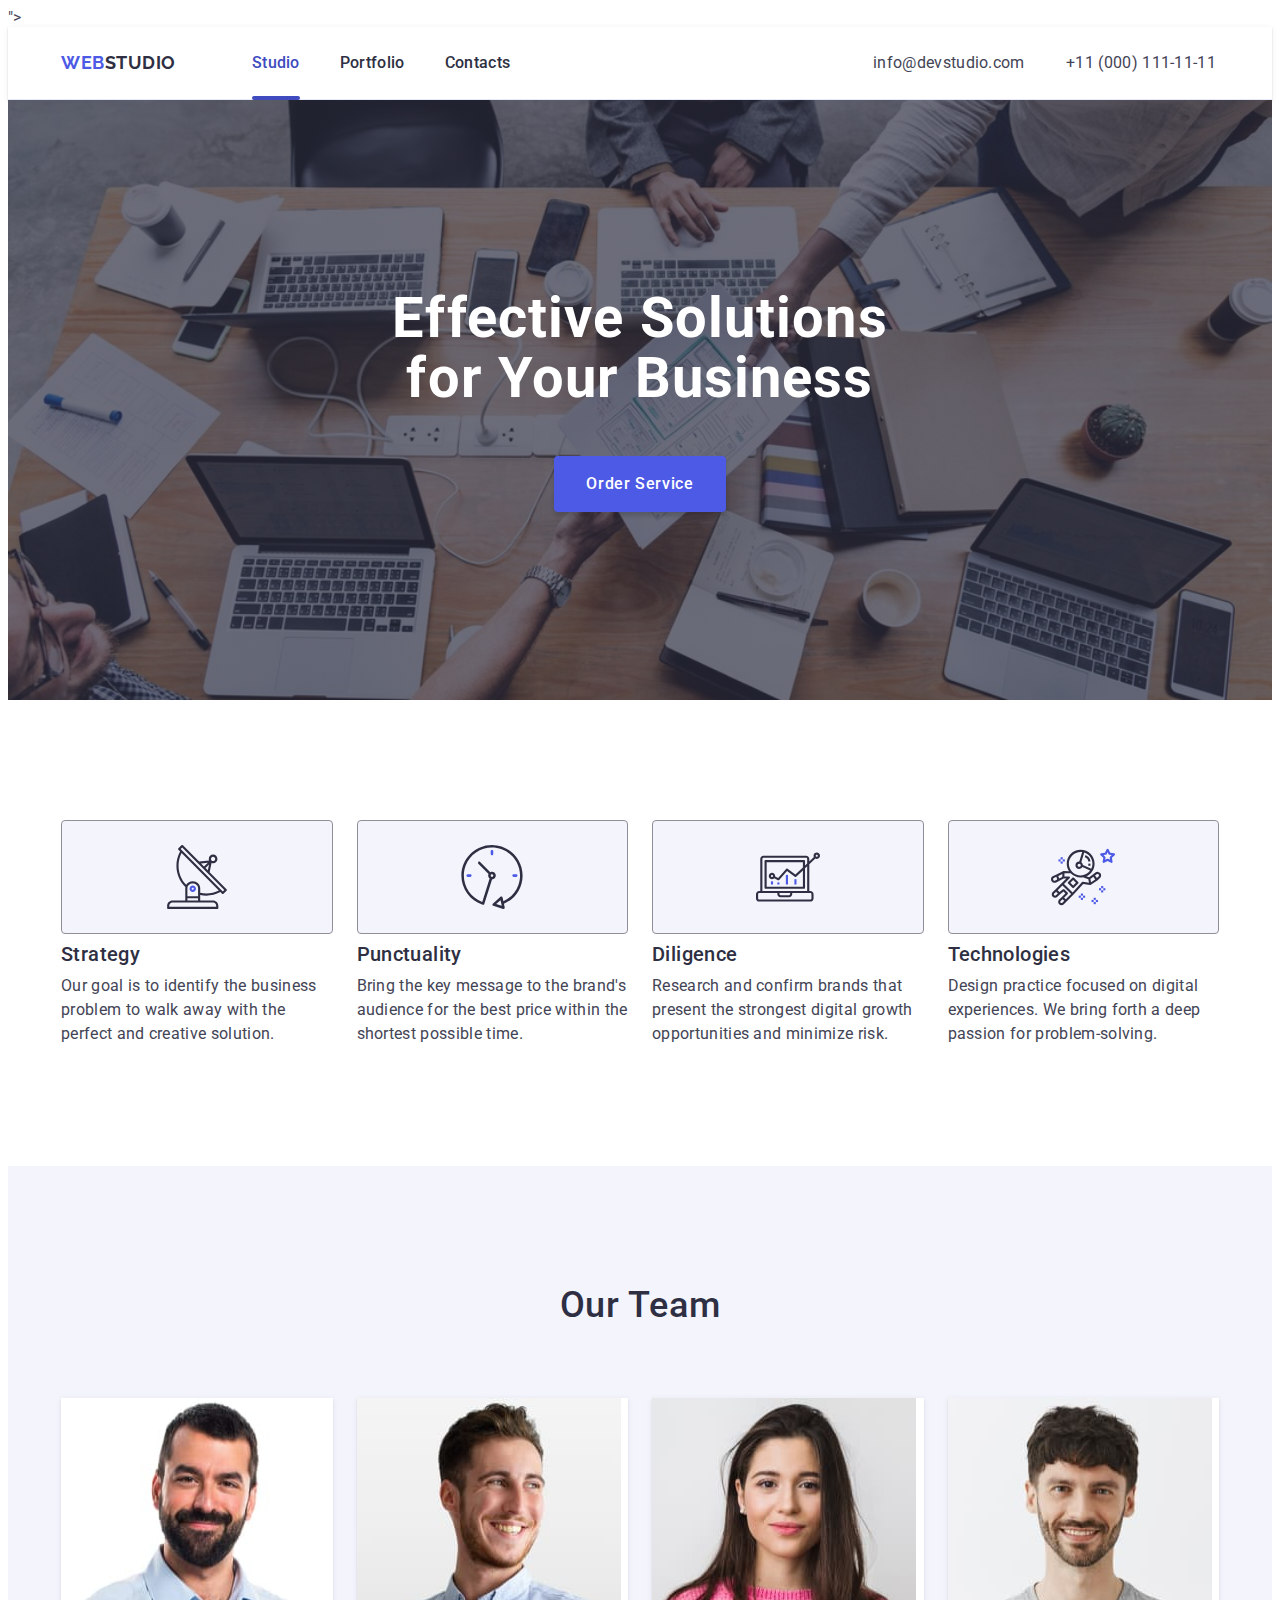
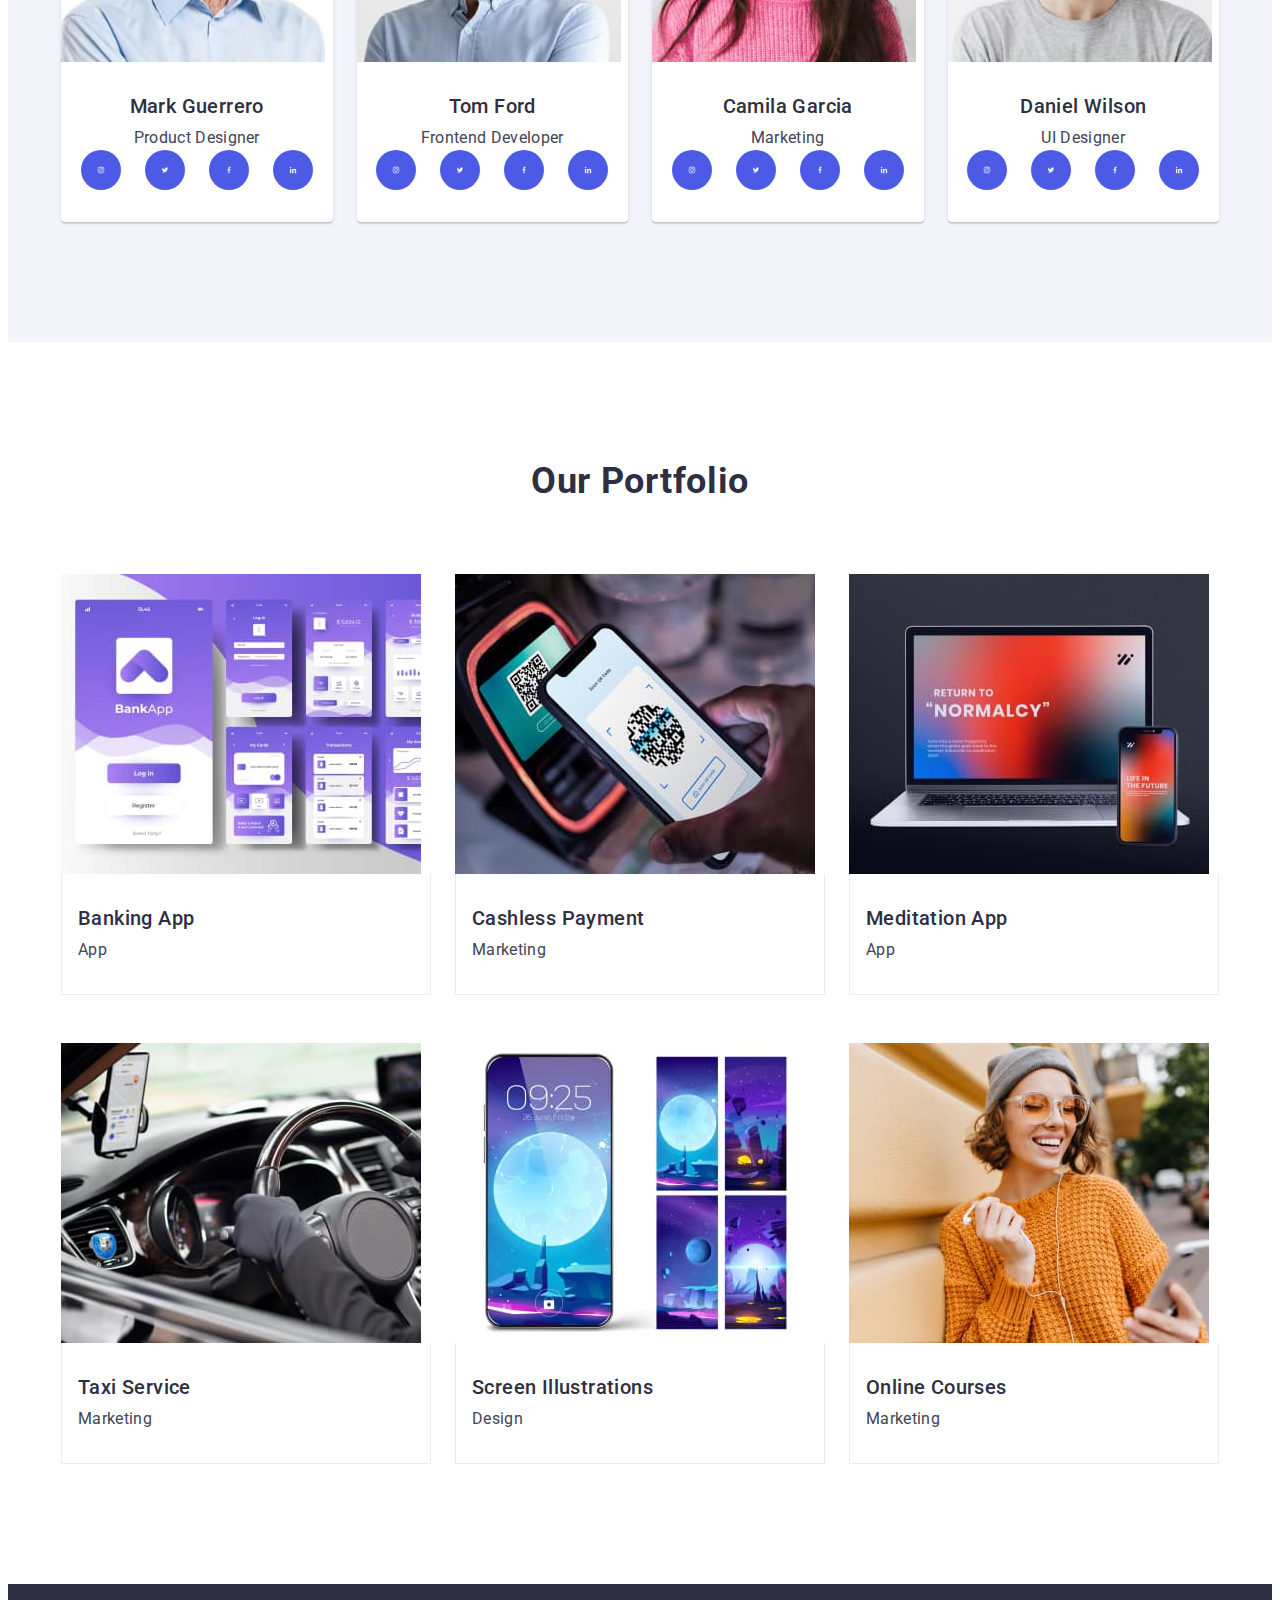
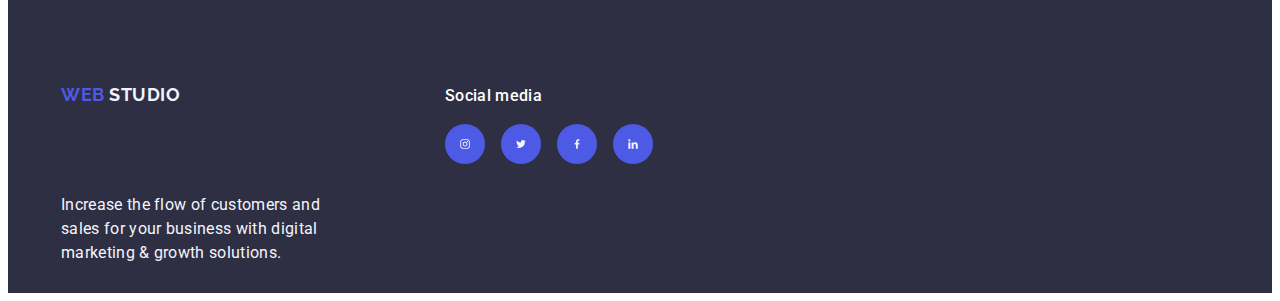
==== commit 976bc7f8: "Add files via upload" ====
--- a/index.html
+++ b/index.html
@@ -3,7 +3,7 @@
 <head>
     <meta name="viewport" content="width=device-width, initial-scale=1.0">
     <title>Homework 4</title>
-    <link rel="stylesheet" href="<link rel="stylesheet" href="https://cdnjs.cloudflare.com/ajax/libs/modern-normalize/2.0.0/modern-normalize.min.css" integrity="sha512-4xo8blKMVCiXpTaLzQSLSw3KFOVPWhm/TRtuPVc4WG6kUgjH6J03IBuG7JZPkcWMxJ5huwaBpOpnwYElP/m6wg==" crossorigin="anonymous" referrerpolicy="no-referrer" />">
+    <link rel="stylesheet" href="https://cdnjs.cloudflare.com/ajax/libs/modern-normalize/2.0.0/modern-normalize.min.css" integrity="sha512-4xo8blKMVCiXpTaLzQSLSw3KFOVPWhm/TRtuPVc4WG6kUgjH6J03IBuG7JZPkcWMxJ5huwaBpOpnwYElP/m6wg==" crossorigin="anonymous" referrerpolicy="no-referrer" />">
     <link rel="preconnect" href="https://fonts.googleapis.com">
     <link rel="preconnect" href="https://fonts.gstatic.com" crossorigin>
     <link href="https://fonts.googleapis.com/css2?family=Raleway:wght@700&family=Roboto:wght@400;500;700&display=swap" rel="stylesheet"><link rel="stylesheet" href="./css/styles.css">
--- a/css/styles.css
+++ b/css/styles.css
@@ -514,10 +514,7 @@
 
 .portfolio-items {
     width: calc((100% - 48px) / 3);
-    margin-bottom: 8px; 
     background: #fff;
-    width: 360px;
-height: 420px;
 transition: box-shadow 250ms cubic-bezier(0.4, 0, 0.2, 1);
 }
 
@@ -602,6 +599,7 @@
 letter-spacing: 0.02em;
 color: #f4f4fd;
 max-width: 264px;
+transform: translateY(100%);
 }
 
 .footer-social-media-paragraph {
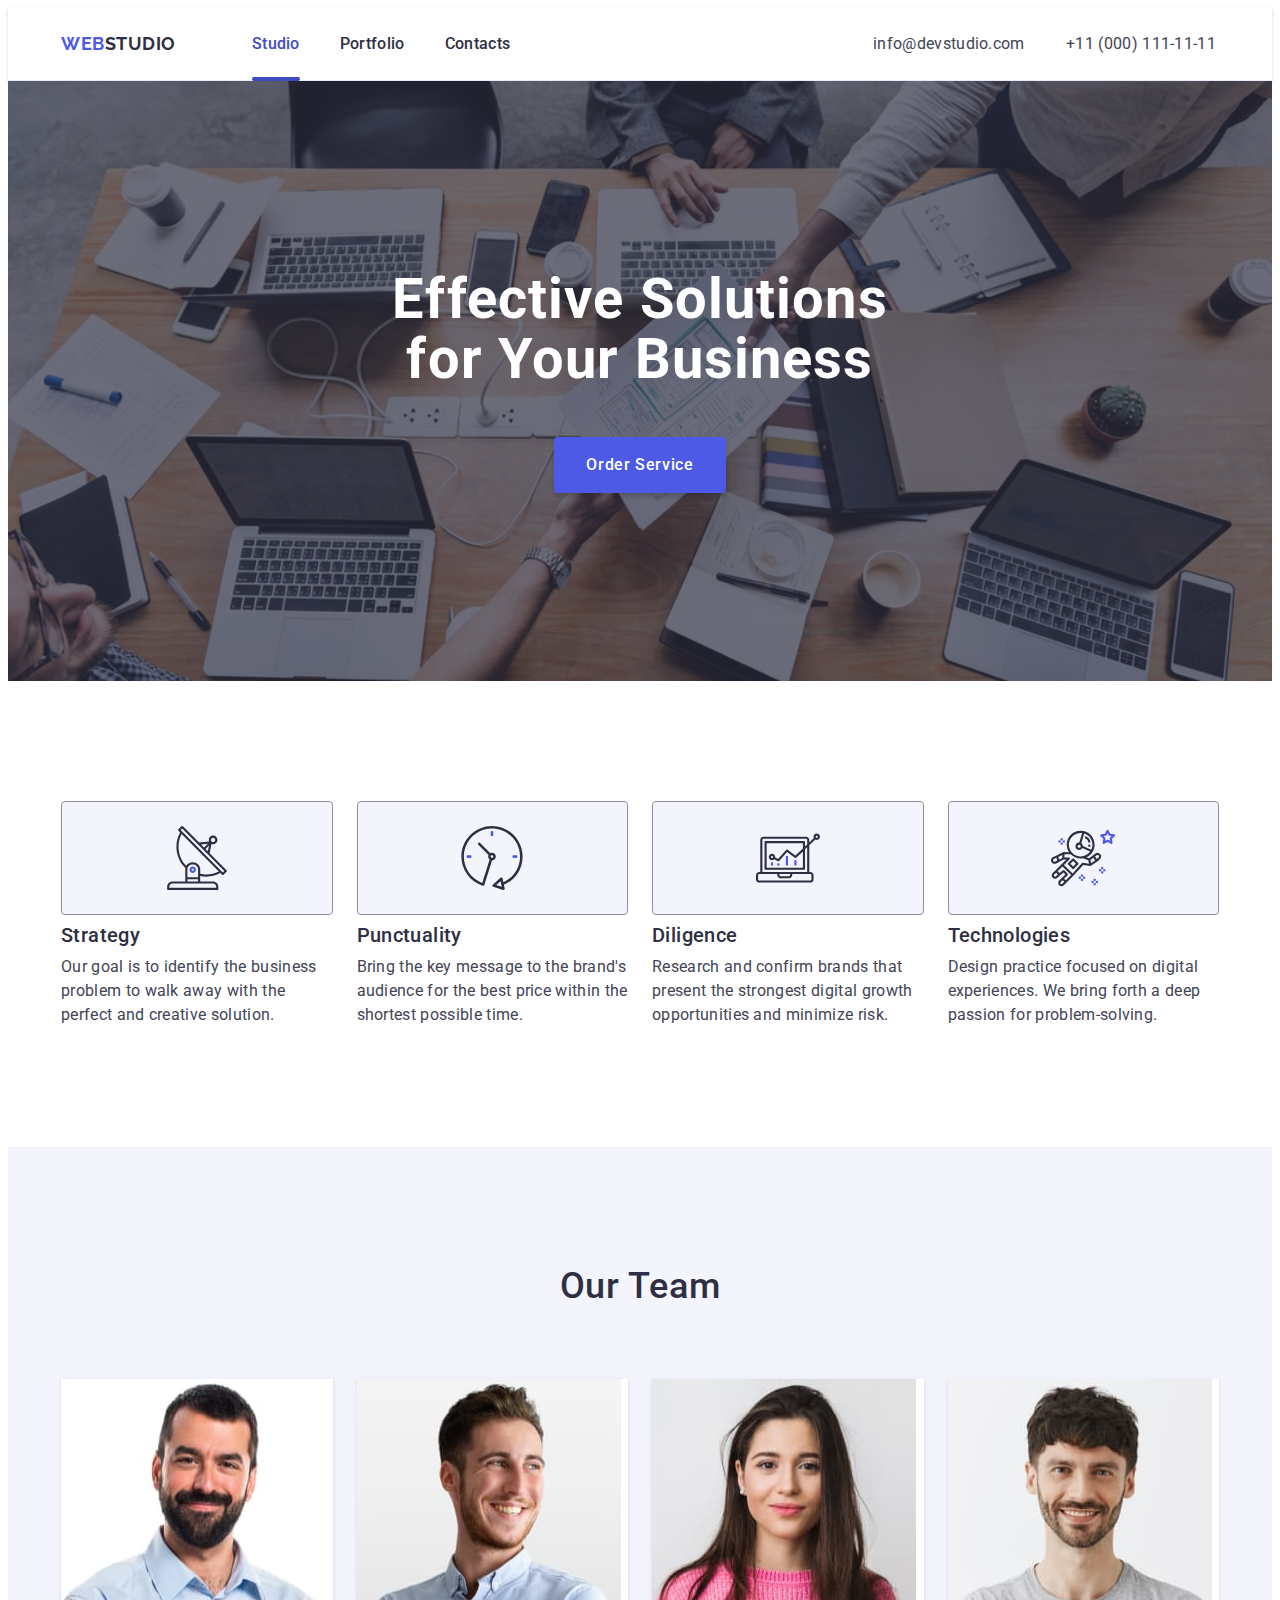
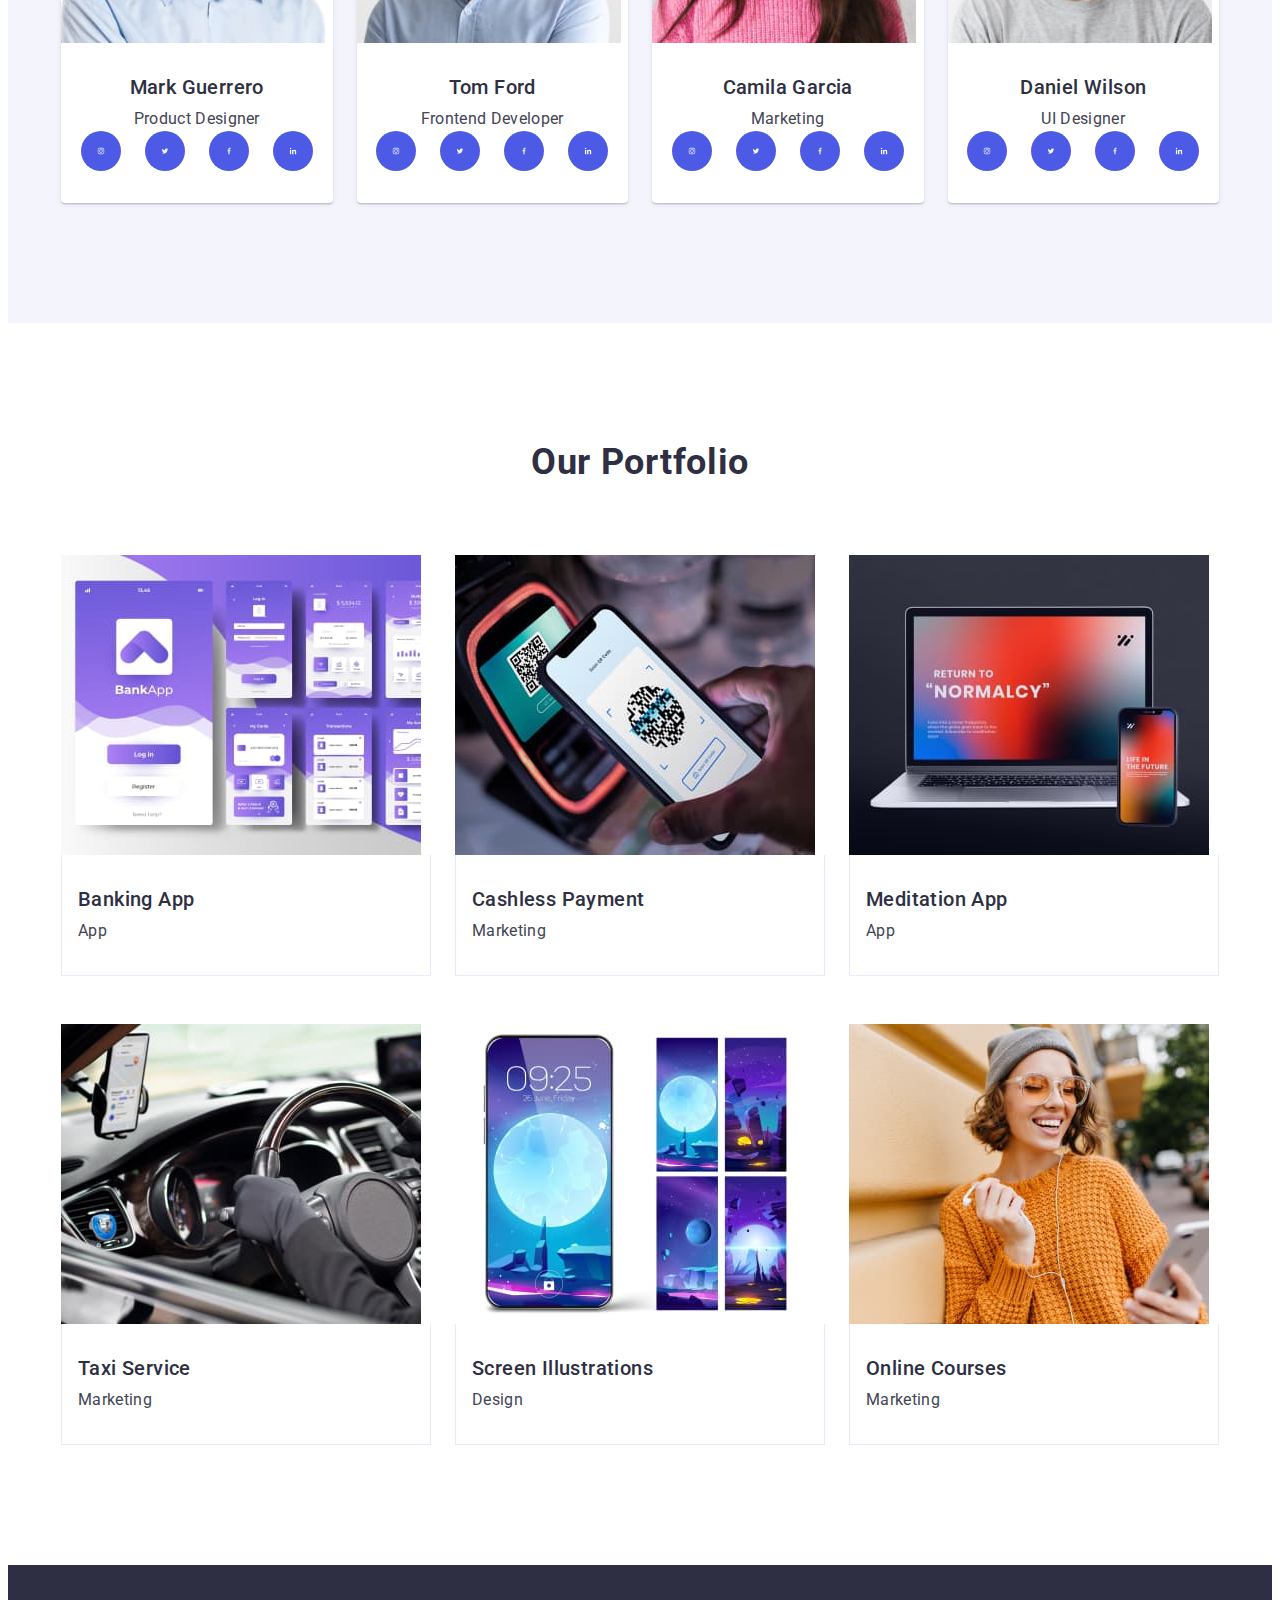
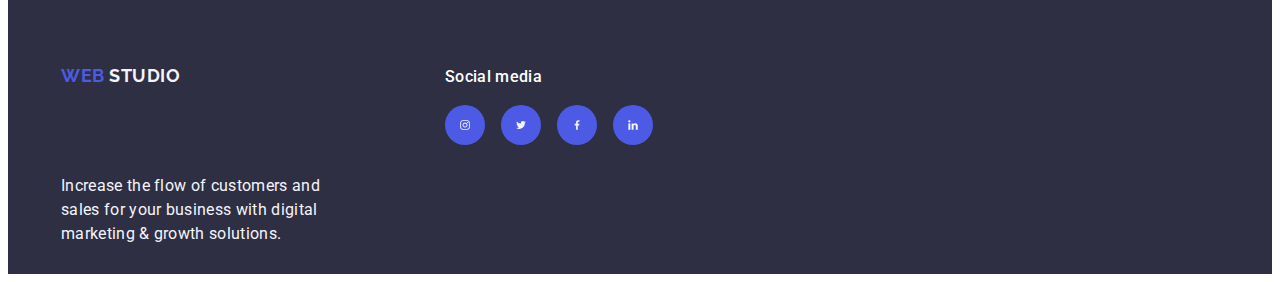
==== commit 35d3b0e4: "Add files via upload" ====
--- a/index.html
+++ b/index.html
@@ -3,10 +3,11 @@
 <head>
     <meta name="viewport" content="width=device-width, initial-scale=1.0">
     <title>Homework 4</title>
-    <link rel="stylesheet" href="https://cdnjs.cloudflare.com/ajax/libs/modern-normalize/2.0.0/modern-normalize.min.css" integrity="sha512-4xo8blKMVCiXpTaLzQSLSw3KFOVPWhm/TRtuPVc4WG6kUgjH6J03IBuG7JZPkcWMxJ5huwaBpOpnwYElP/m6wg==" crossorigin="anonymous" referrerpolicy="no-referrer" />">
     <link rel="preconnect" href="https://fonts.googleapis.com">
     <link rel="preconnect" href="https://fonts.gstatic.com" crossorigin>
-    <link href="https://fonts.googleapis.com/css2?family=Raleway:wght@700&family=Roboto:wght@400;500;700&display=swap" rel="stylesheet"><link rel="stylesheet" href="./css/styles.css">
+    <link href="https://fonts.googleapis.com/css2?family=Raleway:wght@700&family=Roboto:wght@400;500;700&display=swap" rel="stylesheet">
+    <link rel="stylesheet" href="https://cdnjs.cloudflare.com/ajax/libs/modern-normalize/2.0.0/modern-normalize.min.css" integrity="sha512-4xo8blKMVCiXpTaLzQSLSw3KFOVPWhm/TRtuPVc4WG6kUgjH6J03IBuG7JZPkcWMxJ5huwaBpOpnwYElP/m6wg==" crossorigin="anonymous" referrerpolicy="no-referrer" />
+    <link rel="stylesheet" href="./css/styles.css">
 </head>
 <body class="body">
         <!-- ======= HEADER -->
